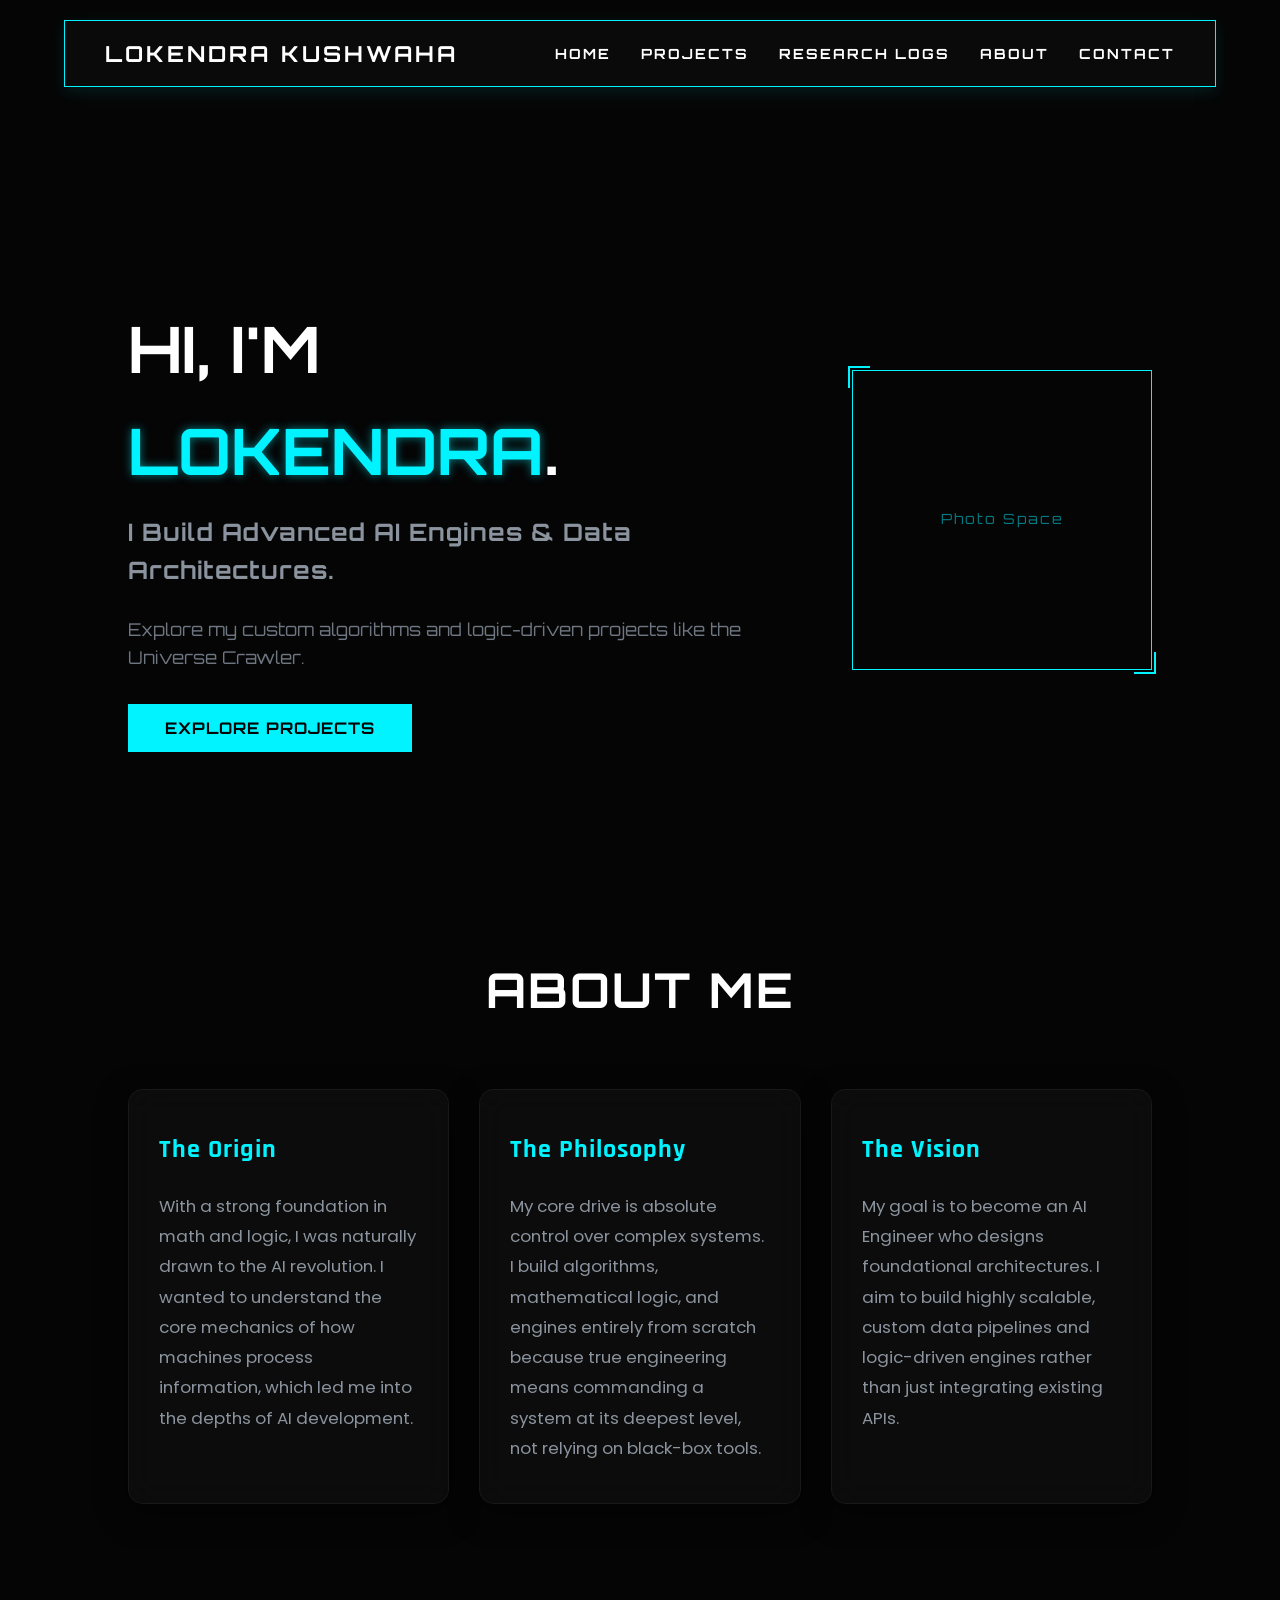
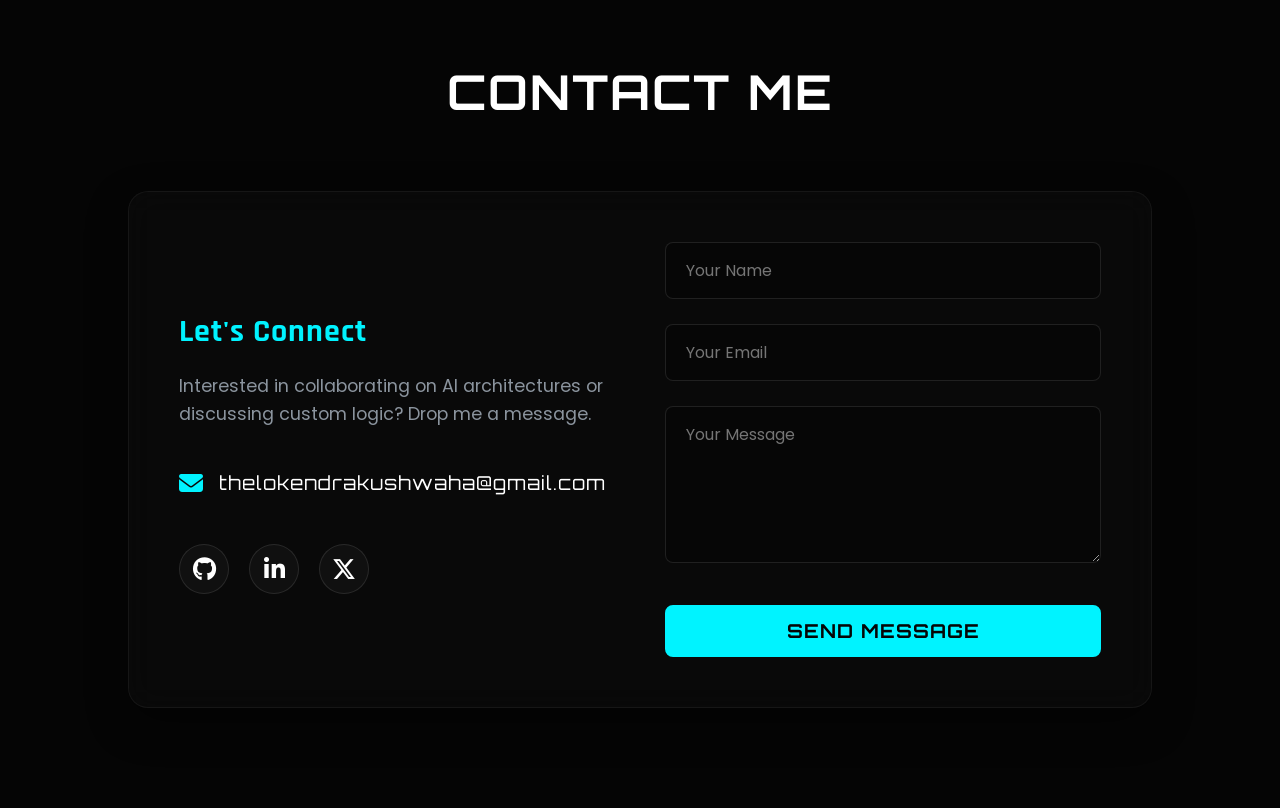
==== index.html @ e9cb8dfb "fix(ui): resolve mobile menu flickering and blur bug on research logs page also add .gitignore file" ====
<!DOCTYPE html>
<html lang="en">
<head>
    <meta charset="UTF-8">
    <meta name="viewport" content="width=device-width, initial-scale=1.0">
    <title>Lokendra Kushwaha</title>
    
    <!-- Rajdhani Font -->
    <link href="https://fonts.googleapis.com/css2?family=Rajdhani:wght@400;600;700&display=swap" rel="stylesheet">
    
    <!-- Poppins Font -->
    <link href="https://fonts.googleapis.com/css2?family=Poppins:wght@300;400;600;700&display=swap" rel="stylesheet">
    
    <!-- Orbitron Font -->
    <link href="https://fonts.googleapis.com/css2?family=Orbitron:wght@400;700&display=swap" rel="stylesheet">
    
    <!-- Font Awesome for Social Media Icons -->
    <link rel="stylesheet" href="https://cdnjs.cloudflare.com/ajax/libs/font-awesome/6.4.2/css/all.min.css">

    <!-- Linking CSS from the style folder -->
    <link rel="stylesheet" href="style/style.css">
</head>
<body>
    <!-- Premium Navigation Bar -->
    <!-- Premium Navigation Bar -->
    <nav class="nav-box">
        <div class="logo">LOKENDRA KUSHWAHA</div>
        
        <!-- Hamburger Icon for Mobile -->
        <div class="hamburger">
            <i class="fas fa-bars"></i>
        </div>
        
        <ul class="menu">
            <li><a href="#home">HOME</a></li>
            <li><a href="projects.html">PROJECTS</a></li>
            <li><a href="research.html">RESEARCH LOGS</a></li>
            <li><a href="#about">ABOUT</a></li>
            <li><a href="#contact">CONTACT</a></li>
        </ul>
    </nav>

    <!-- Main Introduction Section -->
    <section id="home" class="main-section">
        <div class="intro-text">
            <h1>Hi, I'm <span class="accent-text">Lokendra</span>.</h1>
            <h2>I Build Advanced AI Engines & Data Architectures.</h2>
            <p>Explore my custom algorithms and logic-driven projects like the Universe Crawler.</p>
            <a href="projects.html" class="action-btn">Explore Projects</a>
        </div>
        
        <!-- Placeholder for future profile picture -->
        <div class="profile-area">
            <div class="image-circle">
                <span>Photo Space</span>
            </div>
        </div>
    </section>

    <!-- About Section -->
    <section id="about" class="about-section">
        <h2 class="section-title">About Me</h2>
        <div class="about-container">
            <!-- Box 1: The Origin -->
            <div class="about-box">
                <h3>The Origin</h3>
                <p>With a strong foundation in math and logic, I was naturally drawn to the AI revolution. I wanted to understand the core mechanics of how machines process information, which led me into the depths of AI development.</p>
            </div>
            
            <!-- Box 2: The Philosophy -->
            <div class="about-box">
                <h3>The Philosophy</h3>
                <p>My core drive is absolute control over complex systems. I build algorithms, mathematical logic, and engines entirely from scratch because true engineering means commanding a system at its deepest level, not relying on black-box tools.</p>
            </div>
            
            <!-- Box 3: The Vision -->
            <div class="about-box">
                <h3>The Vision</h3>
                <p>My goal is to become an AI Engineer who designs foundational architectures. I aim to build highly scalable, custom data pipelines and logic-driven engines rather than just integrating existing APIs.</p>
            </div>
        </div>
    </section>

    <!-- Contact Section -->
    <section id="contact" class="contact-section">
        <h2 class="section-title">Contact Me</h2>
        
        <div class="contact-container">
            <!-- Left Side: Info & Social Links -->
            <div class="contact-info">
                <h3>Let's Connect</h3>
                <p>Interested in collaborating on AI architectures or discussing custom logic? Drop me a message.</p>
                
                <div class="email-box">
                    <i class="fas fa-envelope"></i>
                    <a href="mailto:thelokendrakushwaha@gmail.com" style="color: white; text-decoration: none;"><span>thelokendrakushwaha@gmail.com</span></a>
                </div>
                
                <div class="social-links">
                    <a href="https://github.com/lokendra-kushwaha" target="_blank" class="social-icon" title="GitHub"><i class="fab fa-github"></i></a>
                    <a href="https://www.linkedin.com/in/the-lokendra-kushwaha/" target="_blank" class="social-icon" title="LinkedIn"><i class="fab fa-linkedin-in"></i></a>
                    <a href="https://x.com/The__Lokendra__" target="_blank" class="social-icon" title="X (Twitter)"><i class="fa-brands fa-x-twitter"></i></a>
                </div>
            </div>
            
            <!-- Right Side: Custom Contact Form -->
            <div class="contact-form-box">
                <form action="https://formsubmit.co/thelokendrakushwaha@gmail.com" method="POST" class="contact-form">
                    <div class="input-group">
                        <input name = "name" type="text" placeholder="Your Name" required>
                    </div>
                    <div class="input-group">
                        <input name="email" type="email" placeholder="Your Email" required>
                    </div>
                    <div class="input-group">
                        <textarea name="message" rows="5" placeholder="Your Message" required></textarea>
                    </div>
                    <button type="submit" class="action-btn submit-btn">Send Message</button>
                </form>
            </div>
        </div>
    </section>

    <!-- Linking JavaScript file -->
    <script src="script/script.js"></script>
</body>
</html>
---- style/style.css ----
/* Basic Reset */
* {
    margin: 0;
    padding: 0;
    box-sizing: border-box;
    font-family: 'Orbitron', sans-serif;
}

/* Pitch black background with subtle grid feel */
body {
    background-color: #050505; 
    color: #a3a3a3;
    line-height: 1.6;
}

/* Sharp edge navigation box */
.nav-box {
    width: 90%;
    margin: 20px auto 0;
    background: #0a0a0a;
    border: 1px solid #00f3ff; /* Sharp neon border */
    display: flex;
    justify-content: space-between;
    align-items: center;
    padding: 15px 40px;
    box-shadow: 0px 5px 15px rgba(0, 243, 255, 0.1);
    position: relative;
    z-index: 100;
}

.logo {
    font-size: 22px;
    font-weight: bold;
    color: #ffffff;
    letter-spacing: 3px;
    text-transform: uppercase;
}

.menu {
    list-style: none;
    display: flex;
    gap: 30px;
}

.menu a {
    text-decoration: none;
    color: #ffffff;
    font-size: 14px;
    font-weight: bold;
    letter-spacing: 2px;
    transition: all 0.3s ease;
}

.menu a:hover {
    color: #00f3ff;
    text-shadow: 0 0 8px #00f3ff; /* Glowing text on hover */
}

/* Main content area */
.main-section {
    height: 85vh;
    display: flex;
    justify-content: space-between;
    align-items: center;
    padding: 0 10%;
    margin-top: 50px;
}

.intro-text {
    max-width: 60%;
}

.intro-text h1 {
    font-size: 4.0rem;
    color: #ffffff;
    margin-bottom: 10px;
    text-transform: uppercase;
}

/* Neon text highlight */
.accent-text {
    color: #00f3ff; 
    text-shadow: 0 0 10px rgba(0, 243, 255, 0.5);
}

.intro-text h2 {
    font-size: 1.5rem;
    color: #8b949e;
    margin-bottom: 25px;
    letter-spacing: 1px;
}

.intro-text p {
    font-size: 1.1rem;
    margin-bottom: 45px;
    color: #6e7681;
}

/* Sharp technical button */
.action-btn {
    text-decoration: none;
    color: #050505;
    background-color: #00f3ff;
    padding: 12px 35px;
    font-weight: bold;
    letter-spacing: 1px;
    text-transform: uppercase;
    transition: all 0.2s ease;
    border: 2px solid #00f3ff;
}

.action-btn:hover {
    background-color: transparent;
    color: #00f3ff;
    box-shadow: 0 0 20px rgba(0, 243, 255, 0.4);
}

/* Right side layout */
.profile-area {
    width: 40%;
    display: flex;
    justify-content: flex-end;
}

/* Square target box instead of circle */
.image-circle {
    width: 300px;
    height: 300px;
    border: 1px solid #00f3ff;
    position: relative;
    display: flex;
    justify-content: center;
    align-items: center;
    color: rgba(0, 243, 255, 0.5);
    font-size: 14px;
    letter-spacing: 2px;
    transition: all 0.3s ease;
}

/* Adding technical corners */
.image-circle::before, .image-circle::after {
    content: '';
    position: absolute;
    width: 20px;
    height: 20px;
    border: 2px solid #00f3ff;
}

.image-circle::before {
    top: -5px; left: -5px;
    border-right: none; border-bottom: none;
}

.image-circle::after {
    bottom: -5px; right: -5px;
    border-left: none; border-top: none;
}

.image-circle:hover {
    background-color: rgba(0, 243, 255, 0.05);
    box-shadow: inset 0 0 20px rgba(0, 243, 255, 0.2);
}

/* =========================================
   About Section - Glassmorphism Grid
========================================= */
.about-section {
    padding: 50px 10%;
    display: flex;
    flex-direction: column;
    justify-content: center;
}

/* Section Title Font Override (Cyberpunk Font) */
.section-title {
    text-align: center;
    font-size: 3rem;
    color: #ffffff;
    margin-bottom: 60px;
    font-family: 'Orbitron', sans-serif; 
    letter-spacing: 2px;
    text-transform: uppercase;
}

/* Grid Layout for 3 Boxes */
.about-container {
    display: grid;
    grid-template-columns: repeat(3, 1fr);
    gap: 30px;
}

/* Glassmorphism Box Design */
.about-box {
    background: rgba(255, 255, 255, 0.03);
    backdrop-filter: blur(15px);
    border: 1px solid rgba(255, 255, 255, 0.05);
    border-radius: 15px;
    padding: 40px 30px;
    transition: all 0.4s ease;
    position: relative;
    box-shadow: 0 10px 30px rgba(0, 0, 0, 0.5);
}

/* Hover Effect - Card moves up and glows */
.about-box:hover {
    transform: translateY(-10px);
    border-color: rgba(0, 243, 255, 0.5);
    box-shadow: 0 15px 40px rgba(0, 243, 255, 0.15);
}

/* Box Headings Font Override (Technical Font) */
.about-box h3 {
    font-size: 1.6rem;
    color: #00f3ff;
    margin-bottom: 20px;
    font-family: 'Rajdhani', sans-serif; 
    letter-spacing: 1px;
}

/* Box Paragraph Font Override (Clean Reading Font) */
.about-box p {
    color: #8b949e;
    font-size: 1.05rem;
    line-height: 1.8;
    font-family: 'Poppins', sans-serif; 
}

/* =========================================
   Contact Section - Advanced Layout
========================================= */
.contact-section {
    padding: 100px 10%;
    min-height: 80vh;
    display: flex;
    flex-direction: column;
    justify-content: center;
}

/* Glassmorphism Container for Contact */
.contact-container {
    display: flex;
    justify-content: space-between;
    gap: 50px;
    background: rgba(255, 255, 255, 0.02);
    backdrop-filter: blur(15px);
    border: 1px solid rgba(255, 255, 255, 0.05);
    border-radius: 20px;
    padding: 50px;
    box-shadow: 0 15px 40px rgba(0, 0, 0, 0.4);
}

/* Left Side: Info & Socials */
.contact-info {
    flex: 1;
    display: flex;
    flex-direction: column;
    justify-content: center;
}

.contact-info h3 {
    font-size: 2rem;
    color: #00f3ff;
    margin-bottom: 15px;
    font-family: 'Rajdhani', sans-serif;
    letter-spacing: 1px;
}

.contact-info p {
    color: #8b949e;
    font-size: 1.1rem;
    margin-bottom: 40px;
    font-family: 'Poppins', sans-serif;
    line-height: 1.6;
}

.email-box {
    display: flex;
    align-items: center;
    gap: 15px;
    font-size: 1.2rem;
    color: #e2e8f0;
    margin-bottom: 45px;
    font-family: 'Orbitron', sans-serif;
    letter-spacing: 1px;
}

.email-box i {
    color: #00f3ff;
    font-size: 1.5rem;
}

/* Social Media Icons Styling */
.social-links {
    display: flex;
    gap: 20px;
}

.social-icon {
    display: flex;
    justify-content: center;
    align-items: center;
    width: 50px;
    height: 50px;
    border-radius: 50%;
    background: rgba(255, 255, 255, 0.03);
    color: #ffffff;
    font-size: 1.5rem;
    text-decoration: none;
    transition: all 0.3s ease;
    border: 1px solid rgba(255, 255, 255, 0.1);
}

.social-icon:hover {
    background: #00f3ff;
    color: #050505;
    box-shadow: 0 0 20px rgba(0, 243, 255, 0.6);
    transform: translateY(-5px);
}

/* Right Side: Contact Form Styling */
.contact-form-box {
    flex: 1;
}

.contact-form {
    display: flex;
    flex-direction: column;
    gap: 25px;
}

/* Input Fields Design */
.input-group input,
.input-group textarea {
    width: 100%;
    background: rgba(0, 0, 0, 0.3);
    border: 1px solid rgba(255, 255, 255, 0.1);
    padding: 15px 20px;
    border-radius: 8px;
    color: #ffffff;
    font-size: 1rem;
    font-family: 'Poppins', sans-serif;
    transition: all 0.3s ease;
    outline: none;
}

/* Glowing Effect on Typing (Focus) */
.input-group input:focus,
.input-group textarea:focus {
    border-color: #00f3ff;
    box-shadow: 0 0 15px rgba(0, 243, 255, 0.2);
    background: rgba(0, 0, 0, 0.6);
}

/* Custom Submit Button */
.submit-btn {
    width: 100%;
    cursor: pointer;
    text-align: center;
    border-radius: 8px;
    font-size: 1.2rem;
    margin-top: 10px;
}

/* =========================================
   RESPONSIVE DESIGN (TABLETS & MOBILE)
========================================= */

/* Hide Hamburger Menu on Desktop */
.hamburger {
    display: none;
    color: #ffffff;
    font-size: 1.5rem;
    cursor: pointer;
    transition: color 0.3s ease;
}

.hamburger:hover {
    color: #00f3ff;
}

/* -----------------------------------------
   TABLET VIEW (Max Width: 991px)
----------------------------------------- */
@media (max-width: 991px) {
    /* Adjusting outer spacing */
    .nav-box {
        width: 90%;
        padding: 12px 25px;
    }
    
    .main-section, .about-section, .contact-section {
        padding: 60px 5%;
    }

    /* Shrinking Hero Section text */
    .intro-text h1 {
        font-size: 3rem;
    }
    
    .intro-text h2 {
        font-size: 1.3rem;
    }

    /* Modifying About Section Grid */
    .about-container {
        grid-template-columns: repeat(2, 1fr); /* 2 columns on tablet */
    }

    /* Adjusting Contact Form Layout */
    .contact-container {
        flex-direction: column; /* Stack form below info */
        padding: 30px;
    }
}

/* -----------------------------------------
   MOBILE VIEW (Max Width: 768px)
----------------------------------------- */
@media (max-width: 768px) {
    /* Navbar & Full Screen Glass Menu */
    .hamburger {
        display: block; /* Show hamburger icon */
    }

    .menu {
        position: absolute;
        top: 70px;
        left: 0;
        right: 0;
        background: #0a0a0a;
        flex-direction: column;
        align-items: center;
        padding: 30px 0;
        gap: 25px;
        border-radius: 15px;
        border: 1px solid rgba(0, 243, 255, 0.3);
        box-shadow: 0 15px 30px rgba(0, 0, 0, 0.9);
        z-index: 999;
        opacity: 0;
        visibility: hidden;
        pointer-events: none;
        transform: translateY(-20px);
        transition: opacity 0.3s ease, transform 0.3s ease, visibility 0.3s ease;
    }

    .menu.active {
        opacity: 1;
        visibility: visible;
        pointer-events: auto;
        transform: translateY(0);
    }

    /* Hero Section (Stacking elements vertically) */
    .main-section {
        flex-direction: column;
        justify-content: center;
        text-align: center;
        height: auto;
        min-height: 100vh;
        padding-top: 50px;
        gap: 50px;
    }

    .intro-text, .profile-area {
        max-width: 100%;
        width: 100%;
    }

    .profile-area {
        justify-content: center;
    }

    .image-circle {
        width: 250px; /* Smaller circle for mobile */
        height: 250px;
    }

    .intro-text h1 {
        font-size: 2.5rem;
    }

    /* About Section (1 Column) */
    .about-container {
        grid-template-columns: 1fr; /* 1 column on mobile */
    }
    
    .section-title {
        font-size: 2.2rem;
        margin-bottom: 40px;
    }

    /* Contact Section adjustments */
    .contact-info h3 {
        font-size: 1.6rem;
        text-align: center;
        align-items: center; 
    }

    .email-box {
    font-size: 11.5px; 
    gap: 8px; 
    justify-content: center;
    word-break: break-word; 
    }

    .logo {
        font-size: 15px;
        letter-spacing: 1px;
    }

    .social-links {
        justify-content: center; 
    }

    .contact-container {
        padding: 30px 20px; 
        gap: 30px;
    }

    .about-box {
        text-align: center;
        padding: 30px 20px;
    }
    
}
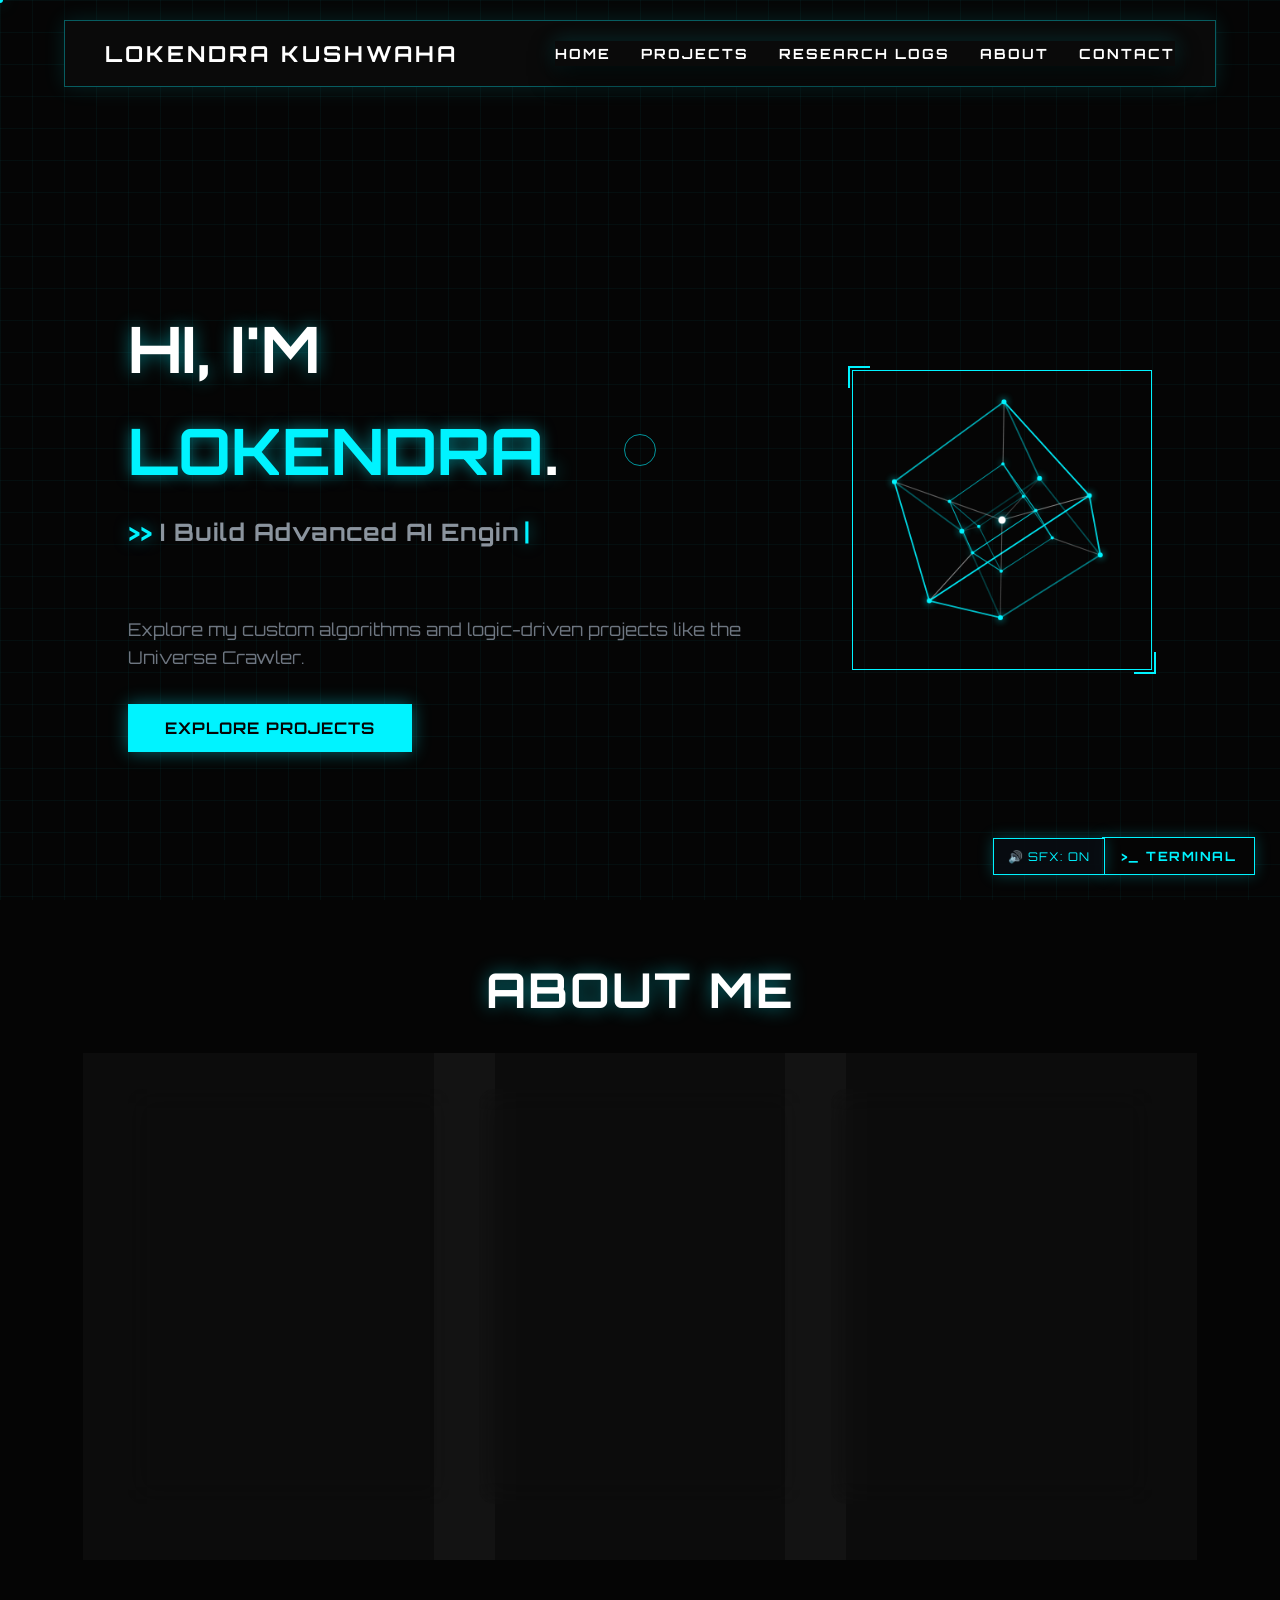
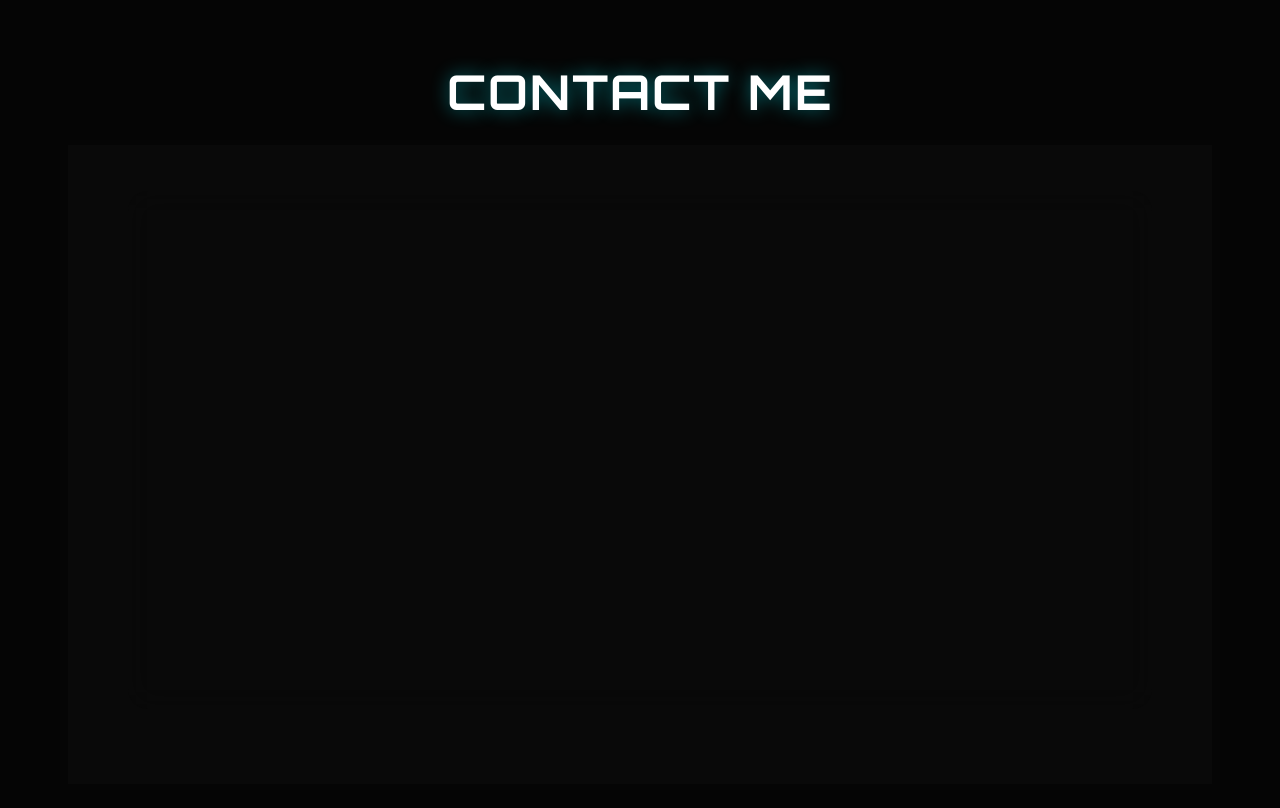
==== commit 5d45339a: "feat(core): massive architecture & performance overhaul (v2.4) - Integrated Universal Auto-Detect Si" ====
--- a/index.html
+++ b/index.html
@@ -3,8 +3,22 @@
 <head>
     <meta charset="UTF-8">
     <meta name="viewport" content="width=device-width, initial-scale=1.0">
+    
     <title>Lokendra Kushwaha</title>
     
+    <!-- Social Media Preview Card (WhatsApp, LinkedIn, Facebook) -->
+    <meta property="og:type" content="website">
+    <meta property="og:url" content="https://lokendra-kushwaha.web.app/">
+    <meta property="og:title" content="Lokendra Kushwaha | AI Engines & Data Architectures">
+    <meta property="og:description" content="Explore my custom AI algorithms, pure NumPy matrices, and logic-driven engineering projects built from scratch.">
+    <meta property="og:image" content="https://lokendra-kushwaha.web.app/assets/preview.png">
+
+    <!-- X (Twitter) Large Preview Card -->
+    <meta name="twitter:card" content="summary_large_image">
+    <meta name="twitter:title" content="Lokendra Kushwaha | AI Engines & Data Architectures">
+    <meta name="twitter:description" content="Explore my custom AI algorithms, pure NumPy matrices, and logic-driven engineering projects built from scratch.">
+    <meta name="twitter:image" content="https://lokendra-kushwaha.web.app/assets/preview.png">
+
     <!-- Rajdhani Font -->
     <link href="https://fonts.googleapis.com/css2?family=Rajdhani:wght@400;600;700&display=swap" rel="stylesheet">
     
@@ -22,7 +36,6 @@
 </head>
 <body>
     <!-- Premium Navigation Bar -->
-    <!-- Premium Navigation Bar -->
     <nav class="nav-box">
         <div class="logo">LOKENDRA KUSHWAHA</div>
         
@@ -32,7 +45,7 @@
         </div>
         
         <ul class="menu">
-            <li><a href="#home">HOME</a></li>
+            <li><a href="index.html">HOME</a></li>
             <li><a href="projects.html">PROJECTS</a></li>
             <li><a href="research.html">RESEARCH LOGS</a></li>
             <li><a href="#about">ABOUT</a></li>
@@ -52,7 +65,7 @@
         <!-- Placeholder for future profile picture -->
         <div class="profile-area">
             <div class="image-circle">
-                <span>Photo Space</span>
+                <canvas id="neuralCanvas"></canvas>
             </div>
         </div>
     </section>
--- a/style/style.css
+++ b/style/style.css
@@ -6,8 +6,14 @@
     font-family: 'Orbitron', sans-serif;
 }
 
-/* Pitch black background with subtle grid feel */
+/* Global Grid Background */
 body {
+    background-color: #050505;
+    background-image: 
+        linear-gradient(rgba(0, 243, 255, 0.04) 1px, transparent 1px),
+        linear-gradient(90deg, rgba(0, 243, 255, 0.04) 1px, transparent 1px);
+    background-size: 32px 32px;
+    background-attachment: fixed;
     background-color: #050505; 
     color: #a3a3a3;
     line-height: 1.6;
@@ -18,7 +24,7 @@
     width: 90%;
     margin: 20px auto 0;
     background: #0a0a0a;
-    border: 1px solid #00f3ff; /* Sharp neon border */
+    border: 1px solid #00f3ff;
     display: flex;
     justify-content: space-between;
     align-items: center;
@@ -88,12 +94,34 @@
     color: #8b949e;
     margin-bottom: 25px;
     letter-spacing: 1px;
+    min-height: 3.2em;
 }
 
 .intro-text p {
     font-size: 1.1rem;
     margin-bottom: 45px;
     color: #6e7681;
+}
+
+/* Live AI Terminal Typing Effect */
+.typing-prefix {
+    color: #00f3ff;
+    font-weight: bold;
+    text-shadow: 0 0 8px rgba(0, 243, 255, 0.5);
+}
+
+.typing-cursor {
+    display: inline-block;
+    color: #00f3ff;
+    font-weight: bold;
+    margin-left: 4px;
+    text-shadow: 0 0 8px #00f3ff;
+    animation: blinkCursor 0.5s infinite;
+}
+
+@keyframes blinkCursor {
+    0%, 100% { opacity: 1; }
+    50% { opacity: 0; }
 }
 
 /* Sharp technical button */
@@ -144,6 +172,7 @@
     width: 20px;
     height: 20px;
     border: 2px solid #00f3ff;
+    pointer-events: none;
 }
 
 .image-circle::before {
@@ -161,8 +190,19 @@
     box-shadow: inset 0 0 20px rgba(0, 243, 255, 0.2);
 }
 
+#neuralCanvas {
+    width: 100%;
+    height: 100%;
+    display: block;
+    cursor: grab;
+}
+
+#neuralCanvas:active {
+    cursor: grabbing;
+}
+
 /* =========================================
-   About Section - Glassmorphism Grid
+   About Section - Grid
 ========================================= */
 .about-section {
     padding: 50px 10%;
@@ -171,7 +211,7 @@
     justify-content: center;
 }
 
-/* Section Title Font Override (Cyberpunk Font) */
+/* Section Title Font Override */
 .section-title {
     text-align: center;
     font-size: 3rem;
@@ -189,7 +229,7 @@
     gap: 30px;
 }
 
-/* Glassmorphism Box Design */
+/* Box Design */
 .about-box {
     background: rgba(255, 255, 255, 0.03);
     backdrop-filter: blur(15px);
@@ -217,7 +257,7 @@
     letter-spacing: 1px;
 }
 
-/* Box Paragraph Font Override (Clean Reading Font) */
+/* Box Paragraph Font Override */
 .about-box p {
     color: #8b949e;
     font-size: 1.05rem;
@@ -226,7 +266,7 @@
 }
 
 /* =========================================
-   Contact Section - Advanced Layout
+   Contact Section - Layout
 ========================================= */
 .contact-section {
     padding: 100px 10%;
@@ -236,7 +276,7 @@
     justify-content: center;
 }
 
-/* Glassmorphism Container for Contact */
+/* Container for Contact */
 .contact-container {
     display: flex;
     justify-content: space-between;
@@ -392,7 +432,7 @@
         padding: 60px 5%;
     }
 
-    /* Shrinking Hero Section text */
+    /* Shrinking Section text */
     .intro-text h1 {
         font-size: 3rem;
     }
@@ -470,11 +510,6 @@
         justify-content: center;
     }
 
-    .image-circle {
-        width: 250px; /* Smaller circle for mobile */
-        height: 250px;
-    }
-
     .intro-text h1 {
         font-size: 2.5rem;
     }
@@ -522,4 +557,299 @@
         padding: 30px 20px;
     }
     
+}
+
+/* Interactive Terminal Widget */
+.term-toggle-btn {
+    position: fixed;
+    bottom: 25px;
+    right: 25px;
+    background: #050505;
+    color: #00f3ff;
+    border: 1px solid #00f3ff;
+    padding: 10px 18px;
+    font-family: 'Orbitron', sans-serif;
+    font-size: 0.8rem;
+    font-weight: bold;
+    letter-spacing: 1.5px;
+    cursor: pointer;
+    box-shadow: 0 0 15px rgba(0, 243, 255, 0.25);
+    z-index: 9998;
+    transition: all 0.3s ease;
+}
+
+.term-toggle-btn:hover {
+    background: #00f3ff;
+    color: #050505;
+    box-shadow: 0 0 25px rgba(0, 243, 255, 0.6);
+}
+
+.hacker-terminal {
+    position: fixed;
+    bottom: 80px;
+    right: 25px;
+    width: 420px;
+    max-width: calc(100vw - 40px);
+    height: 320px;
+    background: rgba(5, 5, 5, 0.96);
+    border: 1px solid #00f3ff;
+    border-radius: 8px;
+    box-shadow: 0 15px 40px rgba(0, 0, 0, 0.9), 0 0 20px rgba(0, 243, 255, 0.2);
+    display: flex;
+    flex-direction: column;
+    z-index: 9999;
+    overflow: hidden;
+    opacity: 0;
+    visibility: hidden;
+    transform: translateY(20px);
+    transition: all 0.3s ease;
+}
+
+.hacker-terminal.open {
+    opacity: 1;
+    visibility: visible;
+    transform: translateY(0);
+}
+
+.term-header {
+    background: #0d1117;
+    border-bottom: 1px solid rgba(0, 243, 255, 0.3);
+    padding: 8px 14px;
+    display: flex;
+    justify-content: space-between;
+    align-items: center;
+    font-family: 'Orbitron', sans-serif;
+    font-size: 0.72rem;
+    color: #00f3ff;
+    letter-spacing: 1px;
+}
+
+.term-close {
+    cursor: pointer;
+    color: #ff5555;
+    font-weight: bold;
+    font-size: 0.9rem;
+    padding: 0 4px;
+}
+
+.term-body {
+    flex: 1;
+    padding: 12px 14px;
+    overflow-y: auto;
+    font-family: 'Courier New', Courier, monospace;
+    font-size: 0.85rem;
+    color: #c9d1d9;
+    line-height: 1.5;
+}
+
+.term-line {
+    margin-bottom: 8px;
+    word-break: break-word;
+    font-family: 'Courier New', Courier, monospace;
+}
+
+.term-cmd {
+    color: #00f3ff;
+    font-weight: bold;
+    font-family: 'Courier New', Courier, monospace;
+}
+
+.term-res {
+    color: #00ff88;
+    font-family: 'Courier New', Courier, monospace;
+}
+
+.term-input-row {
+    display: flex;
+    align-items: center;
+    padding: 8px 14px;
+    background: #0a0a0a;
+    border-top: 1px solid rgba(255, 255, 255, 0.08);
+}
+
+.term-prompt {
+    color: #00f3ff;
+    font-family: 'Courier New', Courier, monospace;
+    font-size: 0.85rem;
+    margin-right: 8px;
+    font-weight: bold;
+}
+
+.term-input {
+    flex: 1;
+    background: transparent;
+    border: none;
+    color: #ffffff;
+    font-family: 'Courier New', Courier, monospace;
+    font-size: 0.85rem;
+    outline: none;
+}
+
+/* Custom Magnetic Cursor (PC Only) */
+@media (pointer: fine) {
+    body, a, button, input, textarea {
+        cursor: none !important;
+    }
+
+    .cyber-cursor-dot {
+        position: fixed;
+        top: 0;
+        left: 0;
+        width: 6px;
+        height: 6px;
+        background-color: #00f3ff;
+        border-radius: 50%;
+        pointer-events: none;
+        z-index: 10001;
+        transform: translate(-50%, -50%);
+        box-shadow: 0 0 10px #00f3ff, 0 0 20px #00f3ff;
+        transition: transform 0.1s ease;
+    }
+
+    .cyber-cursor-ring {
+        position: fixed;
+        top: 0;
+        left: 0;
+        width: 32px;
+        height: 32px;
+        border: 1.5px solid rgba(0, 243, 255, 0.6);
+        border-radius: 50%;
+        pointer-events: none;
+        z-index: 10000;
+        transform: translate(-50%, -50%);
+        transition: width 0.2s ease, height 0.2s ease, background-color 0.2s ease, border-color 0.2s ease, box-shadow 0.2s ease;
+    }
+
+    .cyber-cursor-ring.cursor-active {
+        width: 48px;
+        height: 48px;
+        border-color: #00f3ff;
+        background-color: rgba(0, 243, 255, 0.08);
+        box-shadow: 0 0 15px rgba(0, 243, 255, 0.35);
+    }
+
+    .cyber-cursor-dot.cursor-active {
+        transform: translate(-50%, -50%) scale(1.4);
+    }
+}
+
+/* Audio Toggle Button */
+.cyber-sfx-btn {
+    position: fixed;
+    bottom: 25px;
+    right: 175px;
+    background: rgba(8, 12, 18, 0.92);
+    color: var(--neon-color, #00f3ff);
+    border: 1px solid var(--neon-color, #00f3ff);
+    padding: 10px 14px;
+    font-family: 'Orbitron', sans-serif;
+    font-size: 0.75rem;
+    letter-spacing: 1px;
+    cursor: pointer;
+    z-index: 9998;
+    box-shadow: 0 0 15px rgba(0, 243, 255, 0.2);
+    transition: all 0.25s ease;
+}
+
+.cyber-sfx-btn:hover {
+    background: var(--neon-color, #00f3ff);
+    color: #050505;
+    box-shadow: 0 0 22px rgba(0, 243, 255, 0.55);
+}
+
+.cyber-sfx-btn.sfx-muted {
+    color: #6e7681 !important;
+    border-color: rgba(110, 118, 129, 0.45) !important;
+    box-shadow: none !important;
+}
+
+@media (max-width: 768px) {
+    .cyber-sfx-btn {
+        bottom: 20px;
+        right: 155px;
+        padding: 8px 10px;
+        font-size: 0.68rem;
+    }
+}
+
+@media (max-width: 768px) {
+    .term-toggle-btn {
+        bottom: 14px !important;
+        right: 12px !important;
+        padding: 6px 10px !important;
+        font-size: 0.62rem !important;
+    }
+
+    .cyber-sfx-btn {
+        bottom: 14px !important;
+        right: 116px !important;
+        padding: 6px 9px !important;
+        font-size: 0.62rem !important;
+    }
+}
+
+/* =========================================================
+   CONTACT FORM MOBILE & AUTOFILL FIX
+   ========================================================= */
+
+/* Fix Browser White Autofill Box -> Keep Dark Theme */
+#contact input:-webkit-autofill,
+#contact input:-webkit-autofill:hover,
+#contact input:-webkit-autofill:focus,
+#contact textarea:-webkit-autofill {
+    -webkit-text-fill-color: #e6edf3 !important;
+    -webkit-box-shadow: 0 0 0px 1000px #0a0d12 inset !important;
+    border: 1px solid rgba(var(--neon-rgb, 0, 243, 255), 0.5) !important;
+    transition: background-color 5000s ease-in-out 0s;
+}
+
+/* Keep Submit Button & Status Box Clean on All Screens */
+#contact button,
+#contact input[type="submit"],
+.contact-form button {
+    box-sizing: border-box !important;
+    max-width: 100% !important;
+    overflow: hidden !important;
+    text-overflow: ellipsis !important;
+}
+
+.packet-status-box,
+#contact form > div:last-child {
+    word-break: break-word !important;
+    overflow-wrap: anywhere !important;
+    box-sizing: border-box !important;
+}
+
+@media (max-width: 768px) {
+    /* 1. Compact Inputs & Smaller Font on Mobile */
+    #contact input,
+    #contact textarea {
+        font-size: 0.8rem !important;
+        padding: 10px 12px !important;
+        box-sizing: border-box !important;
+        width: 100% !important;
+    }
+
+    /* 2. Fix Submit Button: Single Line, Smaller Font, No Overflow */
+    #contact button,
+    #contact input[type="submit"],
+    .contact-form button {
+        font-size: 0.62rem !important;
+        letter-spacing: 0.6px !important;
+        padding: 11px 10px !important;
+        line-height: 1.3 !important;
+        white-space: nowrap !important;
+        width: 100% !important;
+    }
+
+    /* 3. Compact Status Log Box & Space Above Floating Terminal Buttons */
+    .packet-status-box,
+    #contact form > div:last-child {
+        font-size: 0.66rem !important;
+        line-height: 1.45 !important;
+        padding: 8px 10px !important;
+        margin-top: 10px !important;
+        margin-bottom: 55px !important;
+        text-align: left !important;
+    }
 }
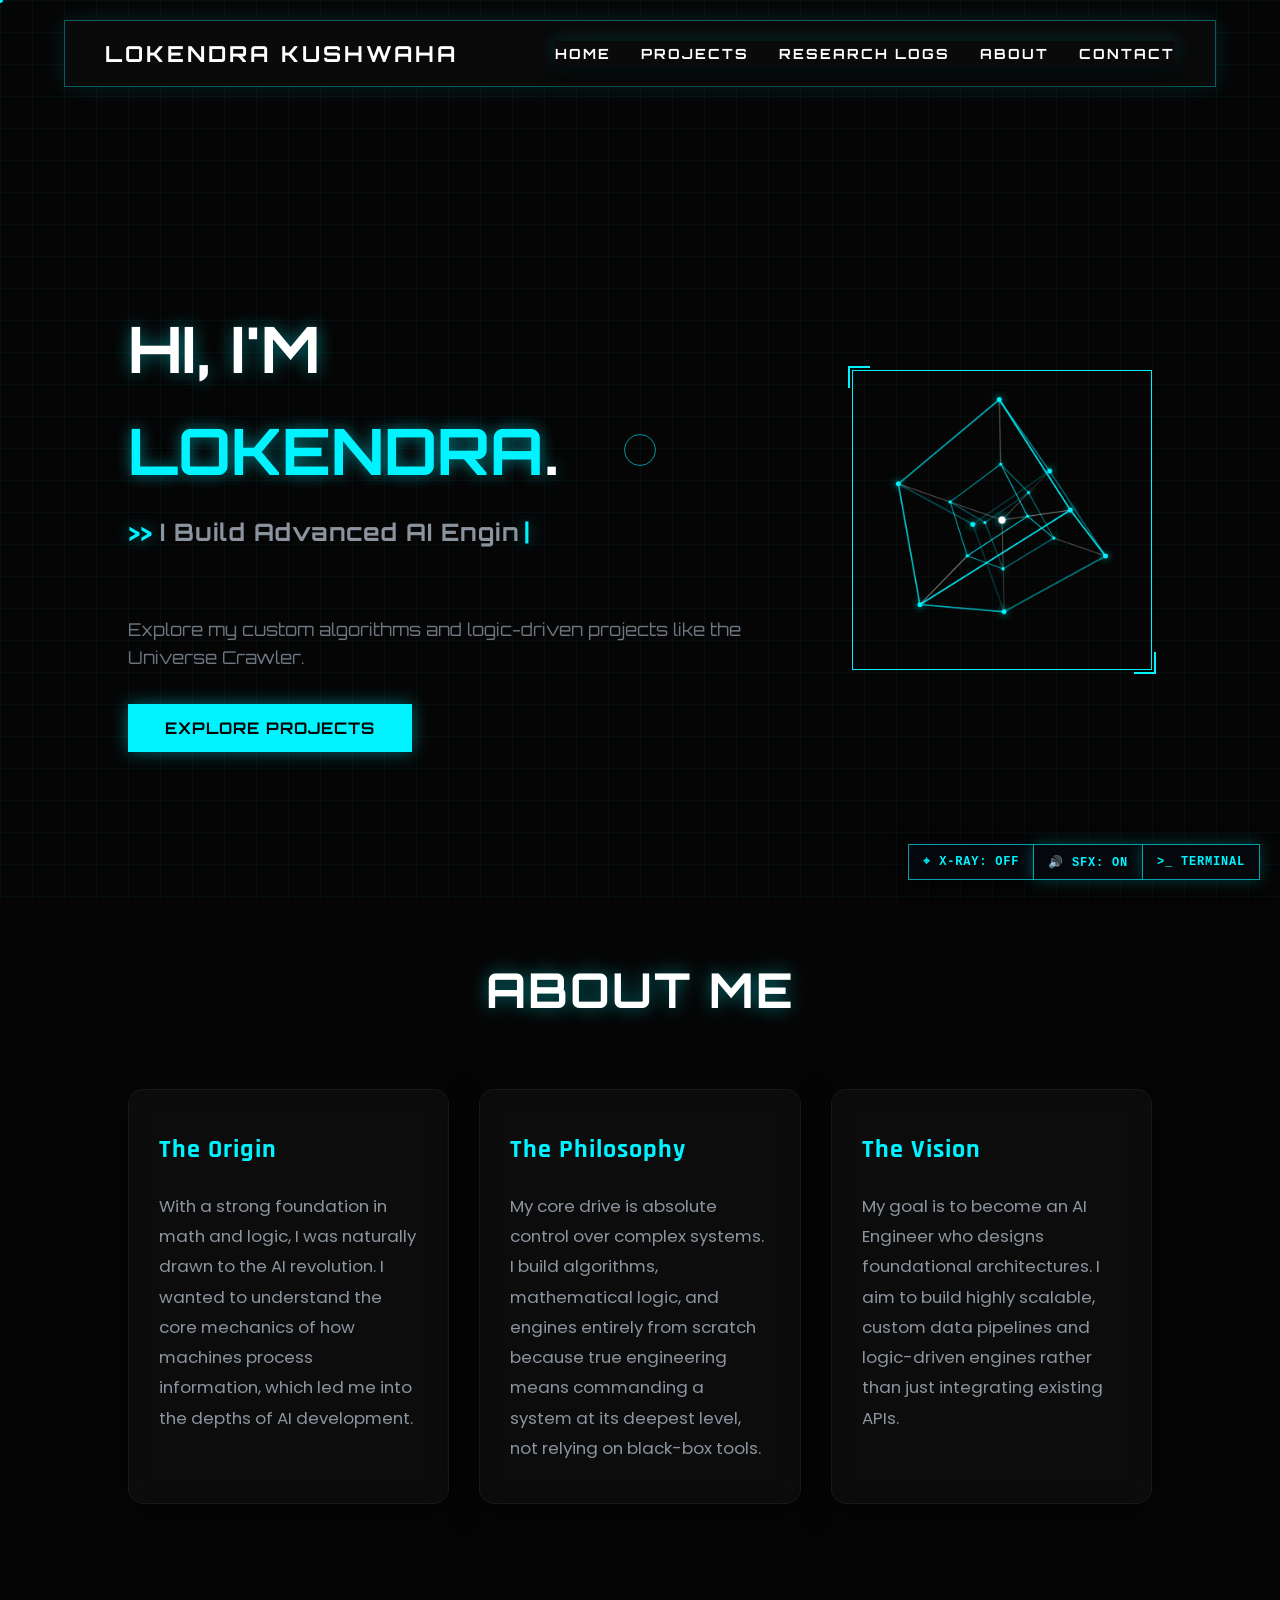
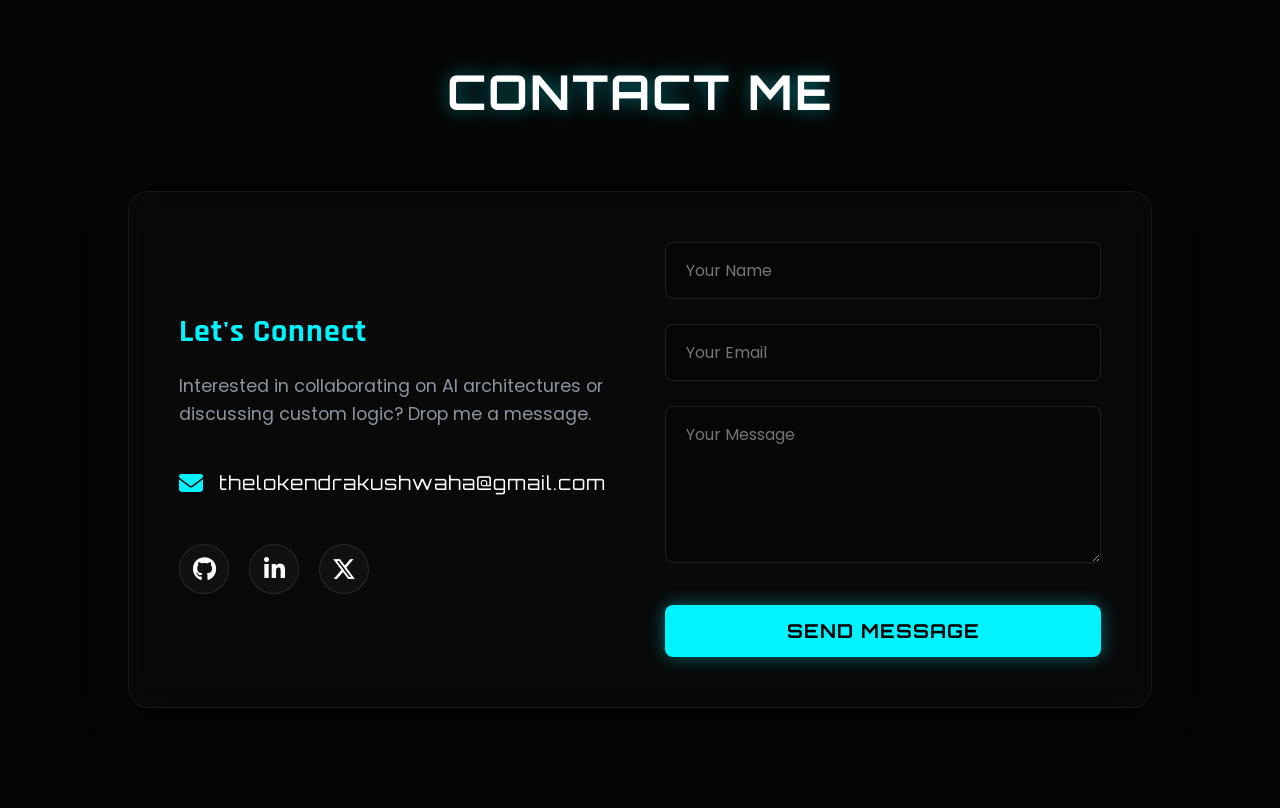
==== commit 199ea5ed: "feat(seo): add static Cyan LK favicon, site name metadata, and Google verification - Added high-res " ====
--- a/index.html
+++ b/index.html
@@ -4,6 +4,11 @@
     <meta charset="UTF-8">
     <meta name="viewport" content="width=device-width, initial-scale=1.0">
     
+    <link rel="icon" type="image/svg+xml" href="/favicon.svg">
+    <link rel="shortcut icon" href="/favicon.svg">
+    <meta name="application-name" content="Lokendra Kushwaha">
+    <meta property="og:site_name" content="Lokendra Kushwaha">
+
     <title>Lokendra Kushwaha</title>
     
     <!-- Social Media Preview Card (WhatsApp, LinkedIn, Facebook) -->
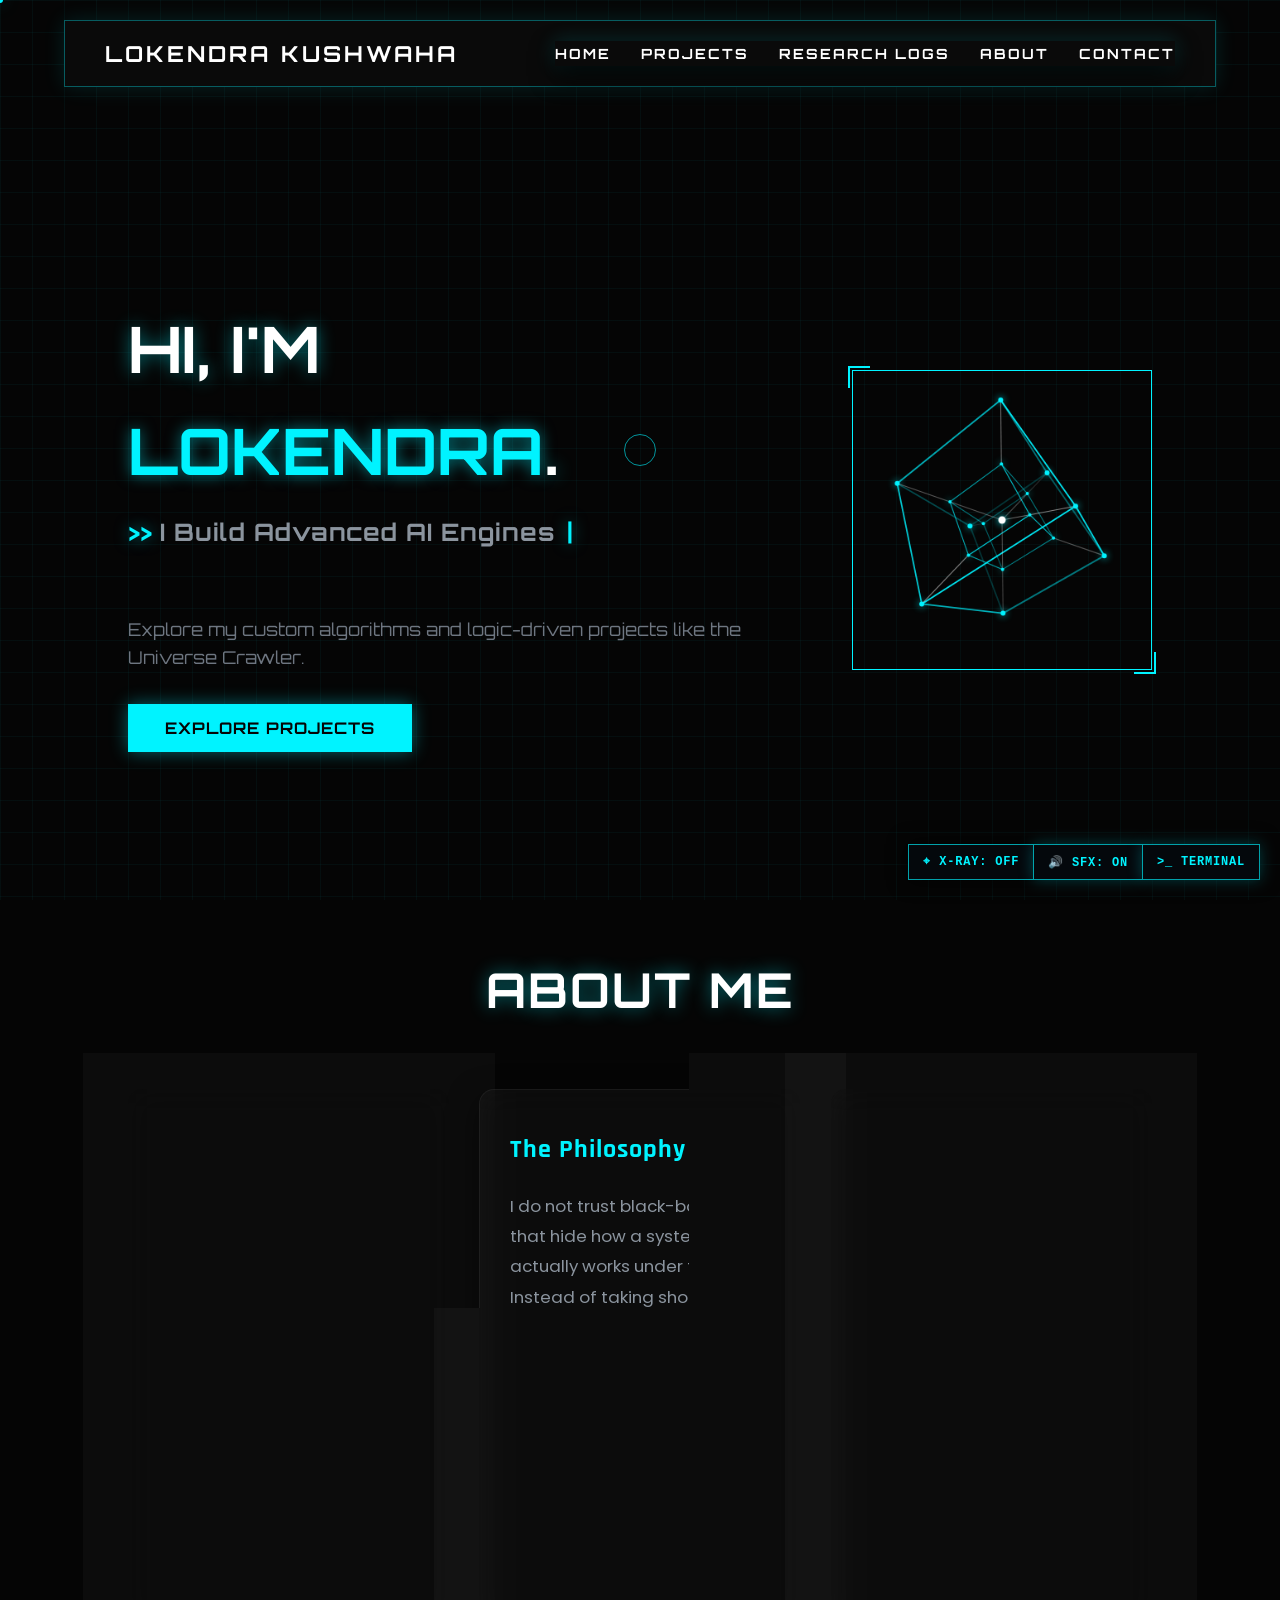
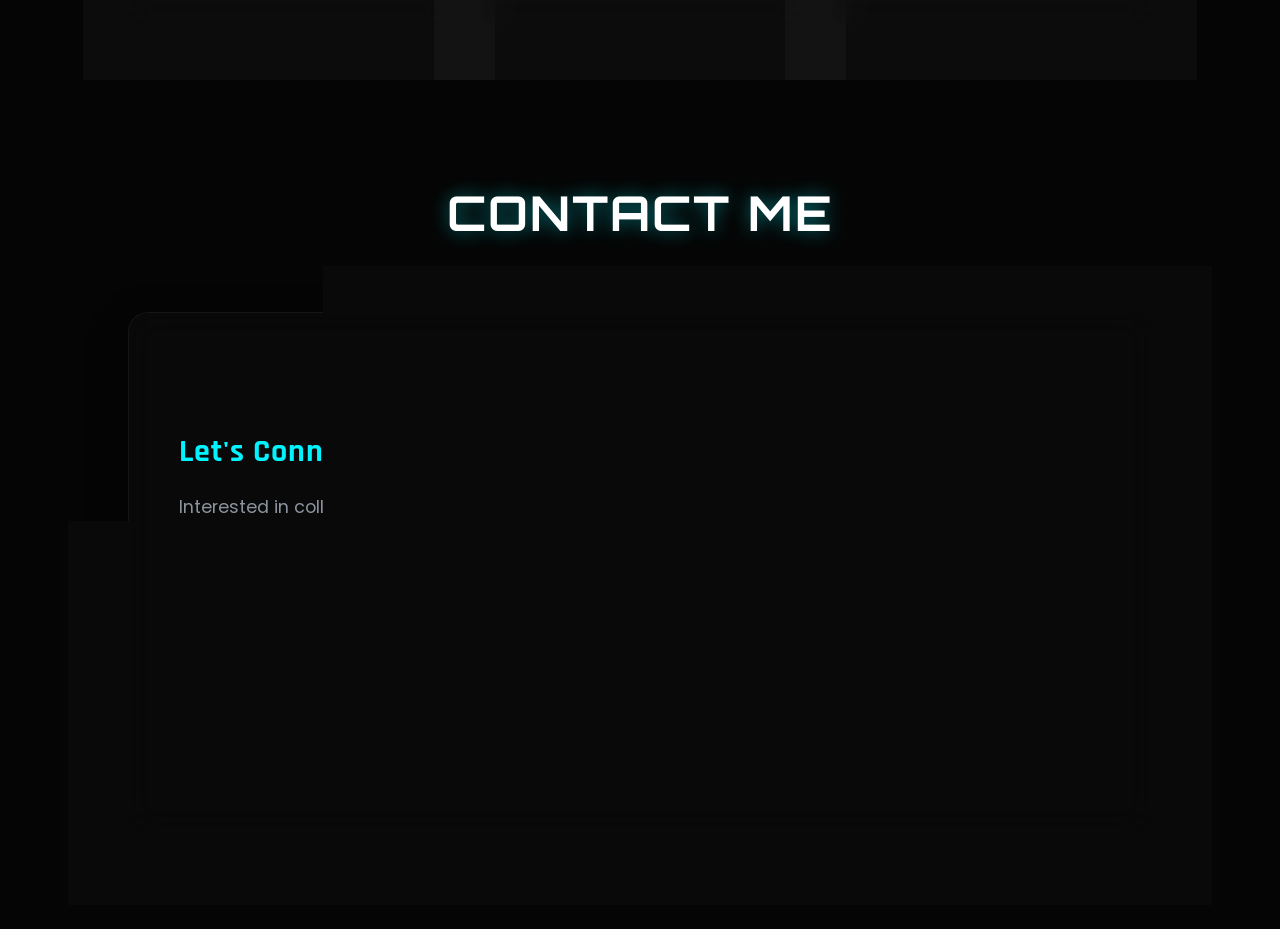
==== commit 704deb51: "Refactor: Strip redundant UI tags and status bars for a clean minimalist architecture" ====
--- a/index.html
+++ b/index.html
@@ -82,19 +82,19 @@
             <!-- Box 1: The Origin -->
             <div class="about-box">
                 <h3>The Origin</h3>
-                <p>With a strong foundation in math and logic, I was naturally drawn to the AI revolution. I wanted to understand the core mechanics of how machines process information, which led me into the depths of AI development.</p>
+                <p>I like systems that follow logic without excuses, and that need for control is what pulled me into AI. At first, I did not even know it was all driven by math. Discovering that AI actually works through mathematical predictions made decoding its core logic way more exciting, since math was already my strong suit.</p>
             </div>
             
             <!-- Box 2: The Philosophy -->
             <div class="about-box">
                 <h3>The Philosophy</h3>
-                <p>My core drive is absolute control over complex systems. I build algorithms, mathematical logic, and engines entirely from scratch because true engineering means commanding a system at its deepest level, not relying on black-box tools.</p>
+                <p>I do not trust black-box tools that hide how a system actually works under the hood. Instead of taking shortcuts with pre-built libraries, I build algorithms, pure NumPy logic, and mathematical engines entirely from scratch. For me, real engineering means commanding every single layer of how a machine calculates, learns, and processes data.</p>
             </div>
             
             <!-- Box 3: The Vision -->
             <div class="about-box">
                 <h3>The Vision</h3>
-                <p>My goal is to become an AI Engineer who designs foundational architectures. I aim to build highly scalable, custom data pipelines and logic-driven engines rather than just integrating existing APIs.</p>
+                <p>I focus on engineering custom AI architectures, high-speed data pipelines, and logic-driven engines built for raw performance. Rather than just wrapping existing APIs, I build scalable, self-reliant systems where I direct the entire execution flow, from raw data ingestion to the final real-time predictions.</p>
             </div>
         </div>
     </section>
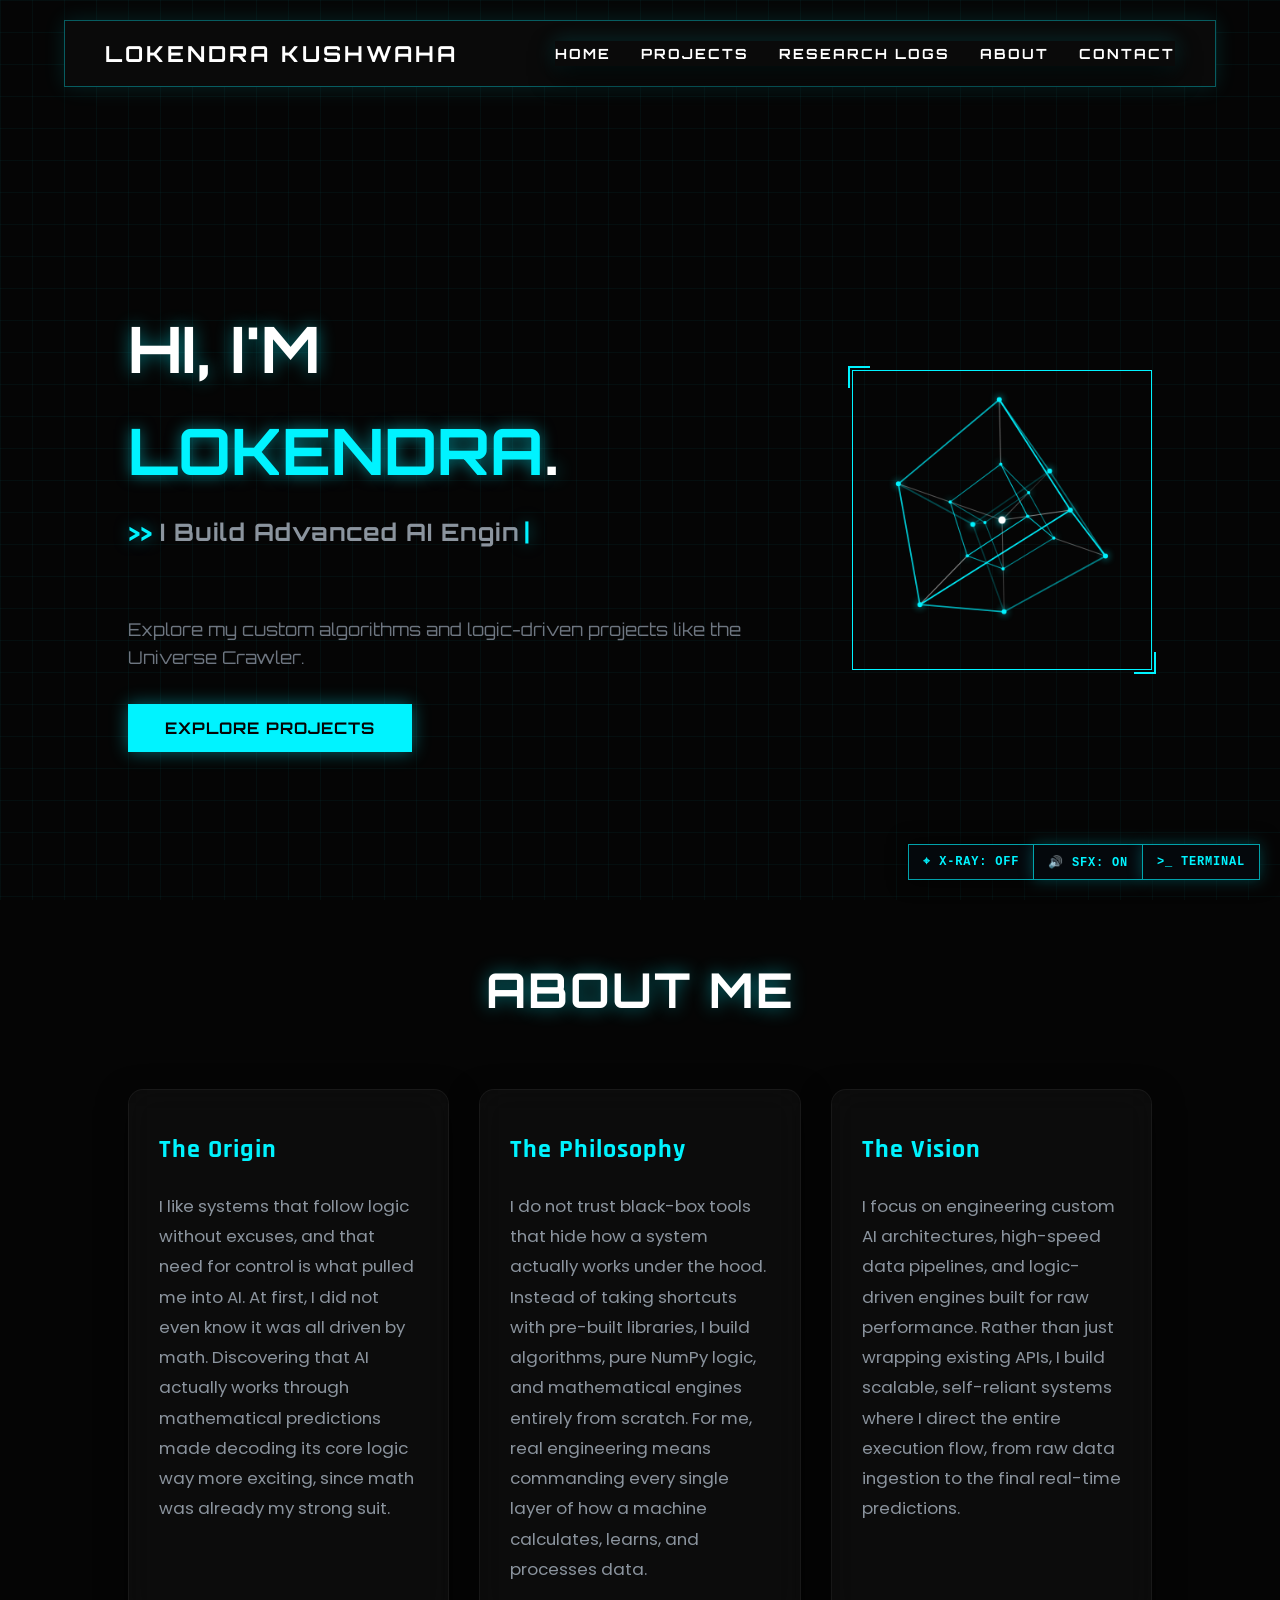
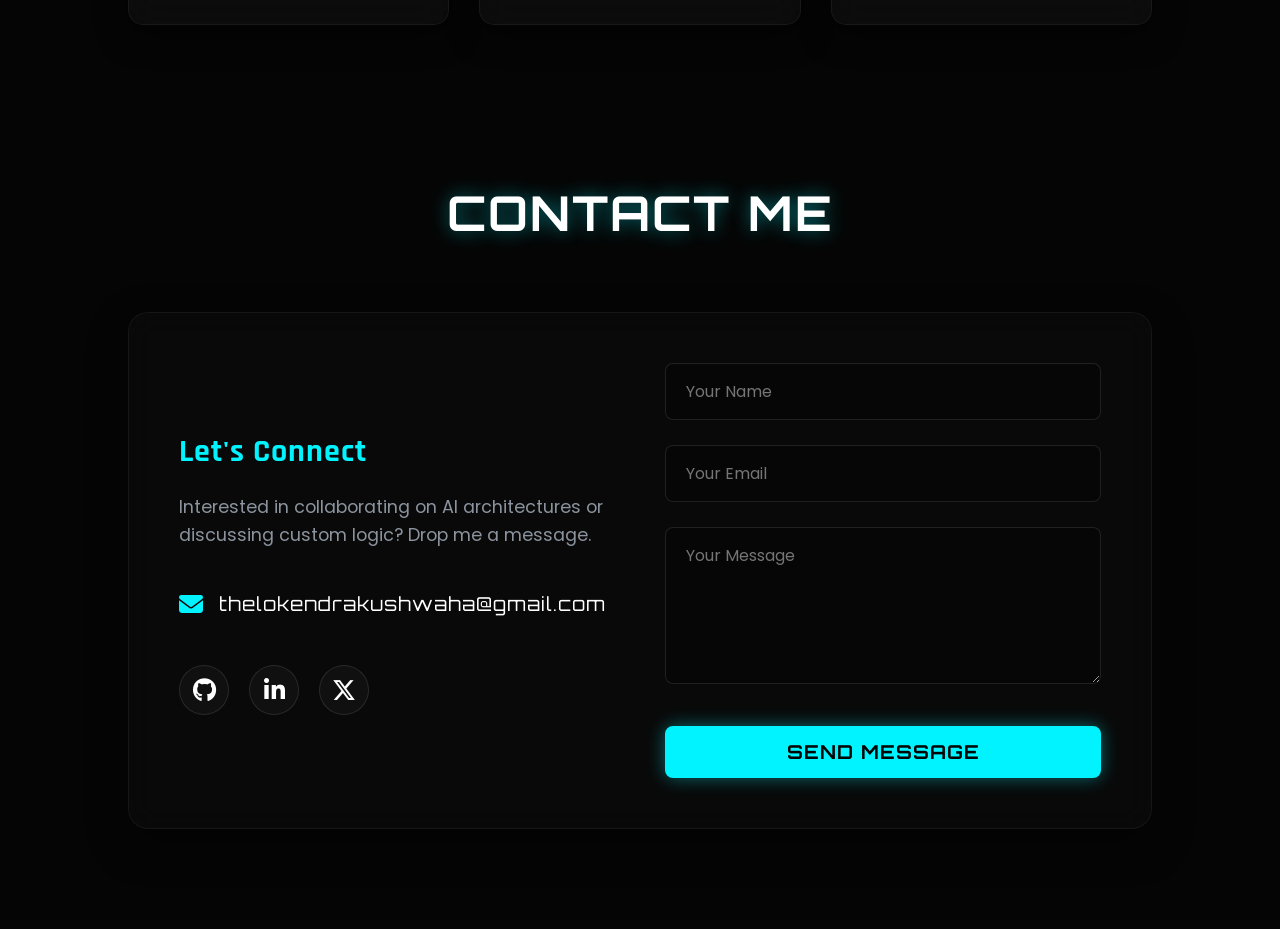
==== commit bb531d22: "feat: enhance SEO with sitemap and structured data, revert custom cursor - Removed the custom fancy " ====
--- a/index.html
+++ b/index.html
@@ -8,6 +8,15 @@
     <link rel="shortcut icon" href="/favicon.svg">
     <meta name="application-name" content="Lokendra Kushwaha">
     <meta property="og:site_name" content="Lokendra Kushwaha">
+
+    <script type="application/ld+json">
+    { 
+    "@context" : "https://schema.org",
+    "@type" : "WebSite",
+    "name" : "Lokendra Kushwaha",
+    "url" :  "https://lokendra-kushwaha.web.app/"
+    }
+    </script>
 
     <title>Lokendra Kushwaha</title>
     
--- a/style/style.css
+++ b/style/style.css
@@ -685,54 +685,6 @@
     outline: none;
 }
 
-/* Custom Magnetic Cursor (PC Only) */
-@media (pointer: fine) {
-    body, a, button, input, textarea {
-        cursor: none !important;
-    }
-
-    .cyber-cursor-dot {
-        position: fixed;
-        top: 0;
-        left: 0;
-        width: 6px;
-        height: 6px;
-        background-color: #00f3ff;
-        border-radius: 50%;
-        pointer-events: none;
-        z-index: 10001;
-        transform: translate(-50%, -50%);
-        box-shadow: 0 0 10px #00f3ff, 0 0 20px #00f3ff;
-        transition: transform 0.1s ease;
-    }
-
-    .cyber-cursor-ring {
-        position: fixed;
-        top: 0;
-        left: 0;
-        width: 32px;
-        height: 32px;
-        border: 1.5px solid rgba(0, 243, 255, 0.6);
-        border-radius: 50%;
-        pointer-events: none;
-        z-index: 10000;
-        transform: translate(-50%, -50%);
-        transition: width 0.2s ease, height 0.2s ease, background-color 0.2s ease, border-color 0.2s ease, box-shadow 0.2s ease;
-    }
-
-    .cyber-cursor-ring.cursor-active {
-        width: 48px;
-        height: 48px;
-        border-color: #00f3ff;
-        background-color: rgba(0, 243, 255, 0.08);
-        box-shadow: 0 0 15px rgba(0, 243, 255, 0.35);
-    }
-
-    .cyber-cursor-dot.cursor-active {
-        transform: translate(-50%, -50%) scale(1.4);
-    }
-}
-
 /* Audio Toggle Button */
 .cyber-sfx-btn {
     position: fixed;
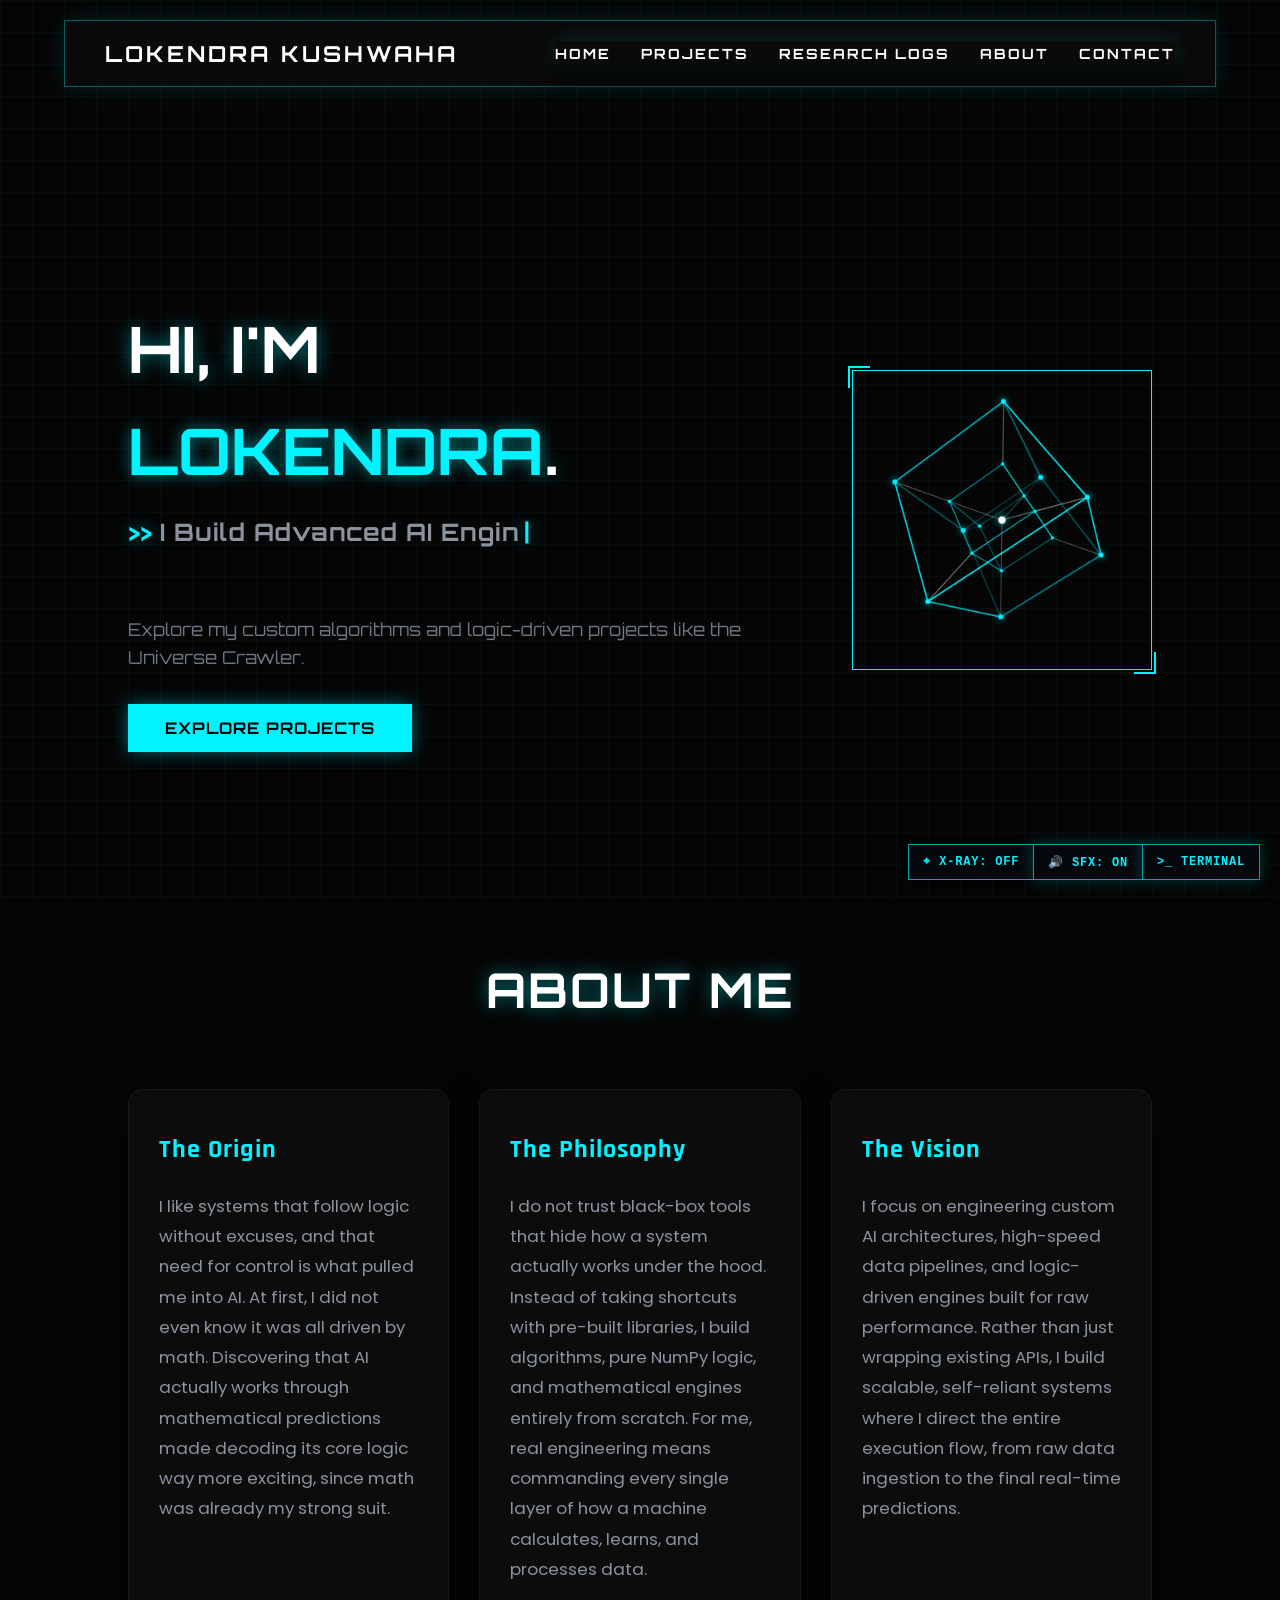
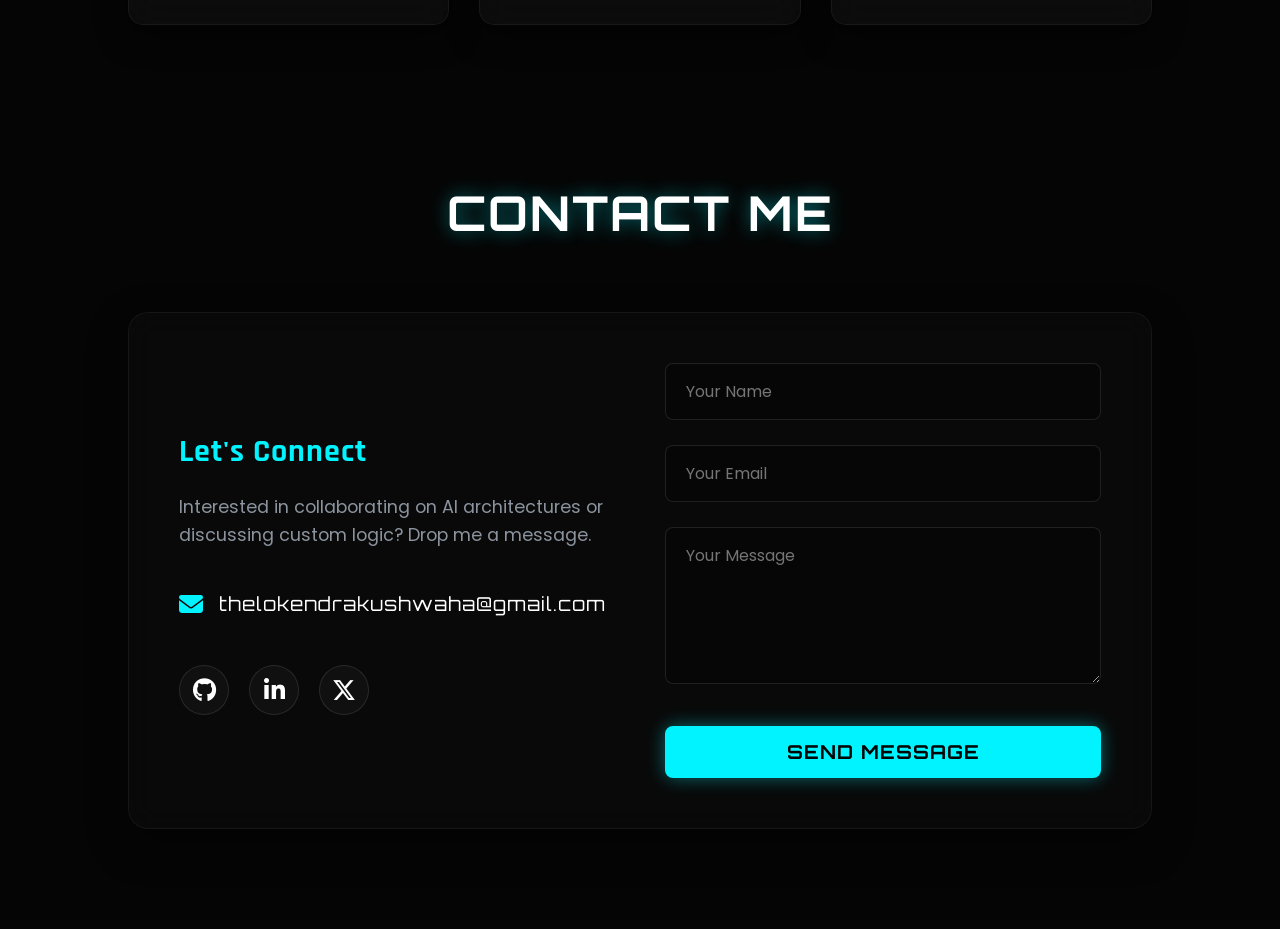
==== commit 05188697: "fix(seo): hardcode meta tags to bypass JS rendering delays - Replaced dynamic client-side SEO with h" ====
--- a/index.html
+++ b/index.html
@@ -18,7 +18,9 @@
     }
     </script>
 
-    <title>Lokendra Kushwaha</title>
+    <meta name="description" content="Engineering workspace of Lokendra Kushwaha — AI and Data Science Systems Engineer building zero-dependency math engines, neural architectures, graph crawlers, and hardware memory benchmarks from scratch.">
+
+    <title>Lokendra Kushwaha | AI Systems Engineer & Custom Math Architectures</title>
     
     <!-- Social Media Preview Card (WhatsApp, LinkedIn, Facebook) -->
     <meta property="og:type" content="website">
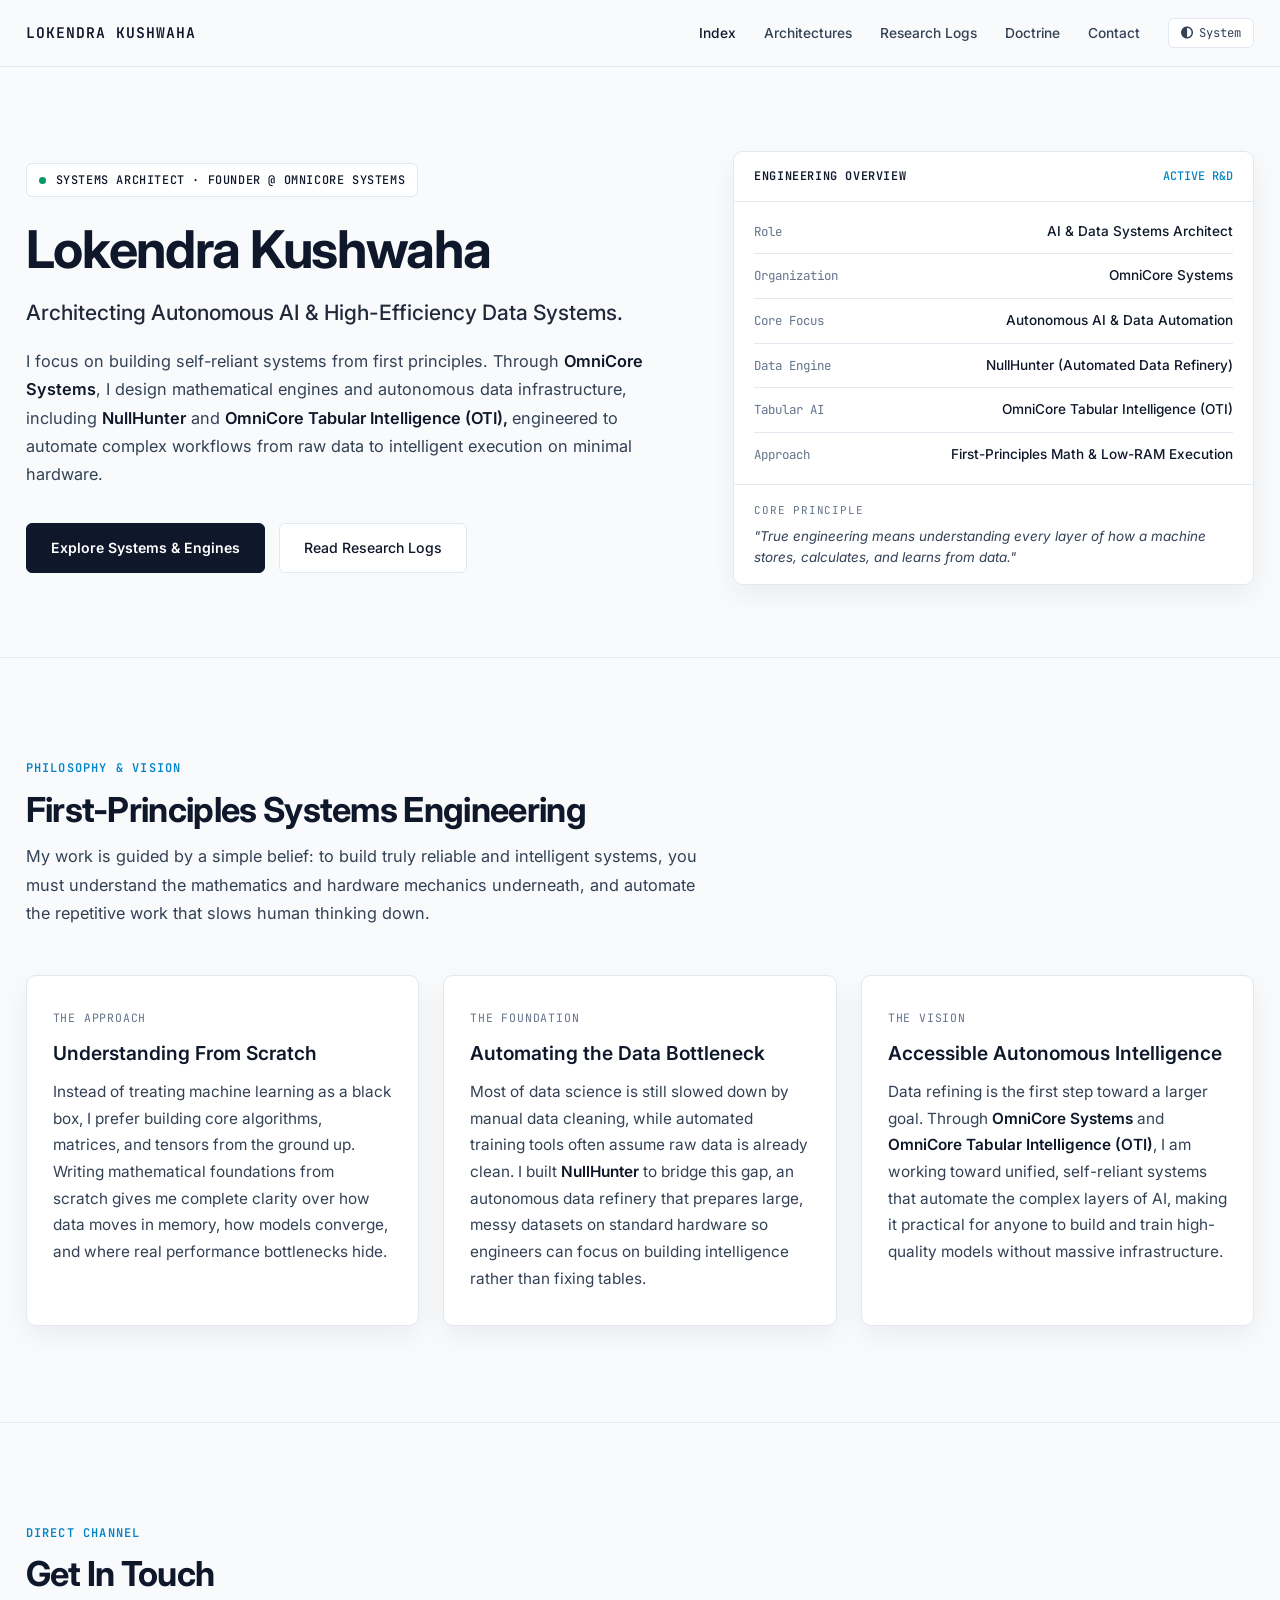
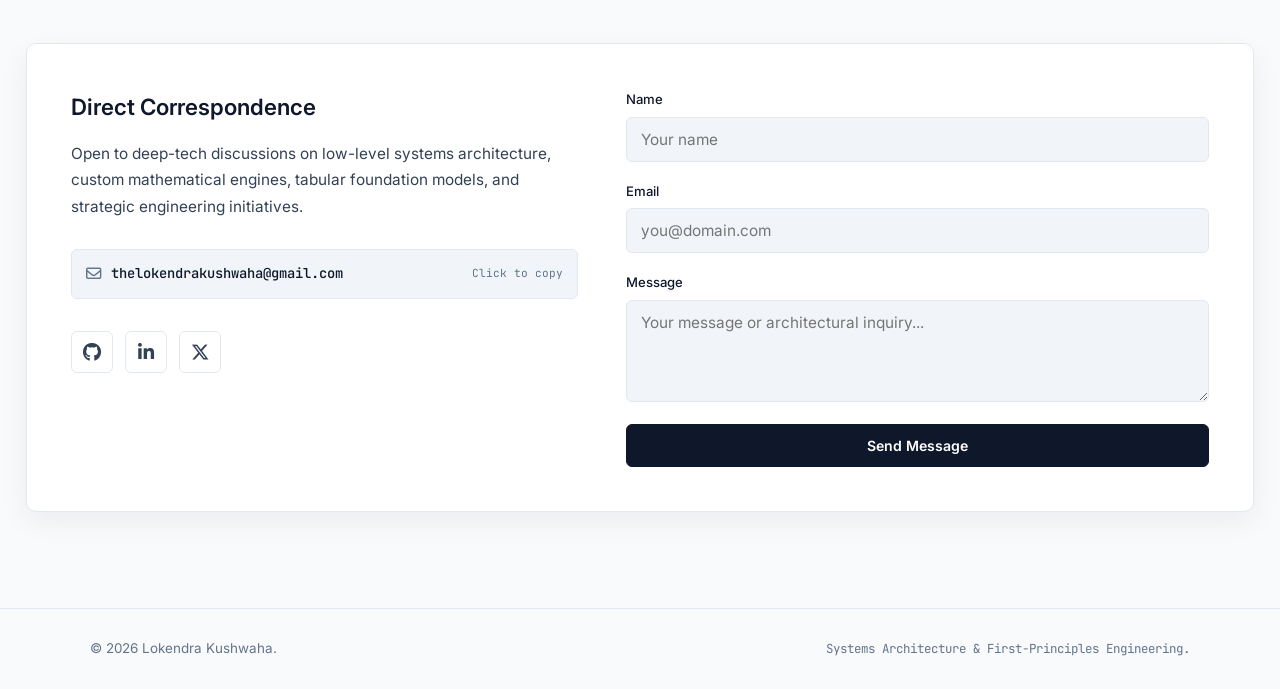
==== commit f6e7f153: "updated the website" ====
--- a/index.html
+++ b/index.html
@@ -9,148 +9,276 @@
     <meta name="application-name" content="Lokendra Kushwaha">
     <meta property="og:site_name" content="Lokendra Kushwaha">
 
-    <script type="application/ld+json">
+    <script type="application/ld+json" id="lokendra-jsonld-schema">
     { 
-    "@context" : "https://schema.org",
-    "@type" : "WebSite",
-    "name" : "Lokendra Kushwaha",
-    "url" :  "https://lokendra-kushwaha.web.app/"
+        "@context": "https://schema.org",
+        "@type": "Person",
+        "name": "Lokendra Kushwaha",
+        "url": "https://lokendra-kushwaha.web.app/",
+        "email": "mailto:thelokendrakushwaha@gmail.com",
+        "jobTitle": "Systems Architect & Founder @ OmniCore Systems",
+        "worksFor": {
+            "@type": "Organization",
+            "name": "OmniCore Systems"
+        },
+        "description": "AI and Data Systems Architect engineering zero-dependency mathematical foundations, C++ memory-mapped execution engines (NullHunter), and OmniCore Tabular Intelligence (OTI) from first principles.",
+        "knowsAbout": [
+            "Systems Architecture",
+            "C++ Memory Architecture (mmap / Zero-IPC)",
+            "SIMD Hardware Vectorization",
+            "Linear Algebra & Spectral Decomposition",
+            "N-Dimensional Tensor Mechanics",
+            "OmniCore Tabular Intelligence (OTI)"
+        ],
+        "sameAs": [
+            "https://github.com/lokendra-kushwaha",
+            "https://www.linkedin.com/in/the-lokendra-kushwaha/",
+            "https://x.com/The__Lokendra__"
+        ]
     }
     </script>
 
-    <meta name="description" content="Engineering workspace of Lokendra Kushwaha — AI and Data Science Systems Engineer building zero-dependency math engines, neural architectures, graph crawlers, and hardware memory benchmarks from scratch.">
-
-    <title>Lokendra Kushwaha | AI Systems Engineer & Custom Math Architectures</title>
+    <meta name="description" content="Engineering workspace of Lokendra Kushwaha — Systems Architect and Founder of OmniCore Systems. Designing deterministic mathematical kernels, Zero-IPC C++ data engines (NullHunter), and OmniCore Tabular Intelligence.">
+    <meta name="keywords" content="Lokendra Kushwaha, Systems Architect, OmniCore Systems, OmniCore Tabular Intelligence, NullHunter, Zero-IPC Architecture, C++ mmap, SIMD Vectorization, First-Principles AI">
+    <meta name="author" content="Lokendra Kushwaha">
+    <meta name="robots" content="index, follow">
+
+    <title>Lokendra Kushwaha — Systems Architect</title>
     
-    <!-- Social Media Preview Card (WhatsApp, LinkedIn, Facebook) -->
+    <!-- Social Media Preview Card -->
     <meta property="og:type" content="website">
     <meta property="og:url" content="https://lokendra-kushwaha.web.app/">
-    <meta property="og:title" content="Lokendra Kushwaha | AI Engines & Data Architectures">
-    <meta property="og:description" content="Explore my custom AI algorithms, pure NumPy matrices, and logic-driven engineering projects built from scratch.">
+    <meta property="og:title" content="Lokendra Kushwaha — Systems Architect">
+    <meta property="og:description" content="Engineering deterministic mathematical foundations, Zero-IPC C++ execution engines, and OmniCore Tabular Intelligence from first principles.">
     <meta property="og:image" content="https://lokendra-kushwaha.web.app/assets/preview.png">
 
     <!-- X (Twitter) Large Preview Card -->
     <meta name="twitter:card" content="summary_large_image">
-    <meta name="twitter:title" content="Lokendra Kushwaha | AI Engines & Data Architectures">
-    <meta name="twitter:description" content="Explore my custom AI algorithms, pure NumPy matrices, and logic-driven engineering projects built from scratch.">
+    <meta name="twitter:title" content="Lokendra Kushwaha — Systems Architect">
+    <meta name="twitter:description" content="Engineering deterministic mathematical foundations, Zero-IPC C++ execution engines, and OmniCore Tabular Intelligence from first principles.">
     <meta name="twitter:image" content="https://lokendra-kushwaha.web.app/assets/preview.png">
 
-    <!-- Rajdhani Font -->
-    <link href="https://fonts.googleapis.com/css2?family=Rajdhani:wght@400;600;700&display=swap" rel="stylesheet">
+    <!-- Clean Engineering Typography: Inter (Prose) & JetBrains Mono (Architecture Specs) -->
+    <link rel="preconnect" href="https://fonts.googleapis.com">
+    <link rel="preconnect" href="https://fonts.gstatic.com" crossorigin>
+    <link href="https://fonts.googleapis.com/css2?family=Inter:wght@300;400;500;600;700&family=JetBrains+Mono:wght@400;500;600&display=swap" rel="stylesheet">
     
-    <!-- Poppins Font -->
-    <link href="https://fonts.googleapis.com/css2?family=Poppins:wght@300;400;600;700&display=swap" rel="stylesheet">
-    
-    <!-- Orbitron Font -->
-    <link href="https://fonts.googleapis.com/css2?family=Orbitron:wght@400;700&display=swap" rel="stylesheet">
-    
-    <!-- Font Awesome for Social Media Icons -->
+    <!-- Font Awesome Icons -->
     <link rel="stylesheet" href="https://cdnjs.cloudflare.com/ajax/libs/font-awesome/6.4.2/css/all.min.css">
 
-    <!-- Linking CSS from the style folder -->
+    <!-- Standard SOP Stylesheet -->
     <link rel="stylesheet" href="style/style.css">
 </head>
 <body>
-    <!-- Premium Navigation Bar -->
-    <nav class="nav-box">
-        <div class="logo">LOKENDRA KUSHWAHA</div>
+
+    <!-- Top Navigation Bar -->
+    <header class="site-header">
+        <nav class="nav-box">
+            <a href="index.html" class="logo">
+                LOKENDRA KUSHWAHA
+            </a>
+            
+            <div class="nav-controls">
+                <ul class="menu" id="nav-menu">
+                    <li><a href="index.html" class="active">Index</a></li>
+                    <li><a href="projects.html">Architectures</a></li>
+                    <li><a href="research.html">Research Logs</a></li>
+                    <li><a href="#about">Doctrine</a></li>
+                    <li><a href="#contact">Contact</a></li>
+                </ul>
+
+                <button type="button" id="theme-toggle-btn" class="theme-toggle-btn" title="Switch System Color Scheme" aria-label="Switch Theme">
+                    <i class="fas fa-adjust"></i> <span id="theme-label">System</span>
+                </button>
+
+                <button type="button" class="hamburger" id="hamburger-btn" aria-label="Toggle Navigation">
+                    <i class="fas fa-bars"></i>
+                </button>
+            </div>
+        </nav>
+    </header>
+
+    <main>
         
-        <!-- Hamburger Icon for Mobile -->
-        <div class="hamburger">
-            <i class="fas fa-bars"></i>
+        <!-- Main Hero Section -->
+        <section id="home" class="main-section">
+            <!-- Left Column: Grounded Builder Identity -->
+            <div class="intro-text">
+                <div class="founder-badge">
+                    <span class="status-indicator"></span>
+                    <span>SYSTEMS ARCHITECT &middot; FOUNDER @ OMNICORE SYSTEMS</span>
+                </div>
+                
+                <h1>Lokendra Kushwaha</h1>
+                
+                <h2 class="hero-subtitle">
+                    Architecting Autonomous AI &amp; High-Efficiency Data Systems.
+                </h2>
+                
+                <p class="hero-description">
+                    I focus on building self-reliant systems from first principles. Through <strong>OmniCore Systems</strong>, I design mathematical engines and autonomous data infrastructure, including <strong>NullHunter</strong> and <strong>OmniCore Tabular Intelligence (OTI), </strong>engineered to automate complex workflows from raw data to intelligent execution on minimal hardware.
+                </p>
+
+                <div class="hero-actions">
+                    <a href="projects.html" class="action-btn">Explore Systems &amp; Engines</a>
+                    <a href="research.html" class="secondary-btn">Read Research Logs</a>
+                </div>
+            </div>
+            
+            <!-- Right Column: Clean System Overview Card -->
+            <div class="spec-area">
+                <div class="spec-card">
+                    <div class="spec-card-header">
+                        <span class="spec-title">ENGINEERING OVERVIEW</span>
+                        <span class="spec-status">ACTIVE R&amp;D</span>
+                    </div>
+
+                    <div class="spec-body">
+                        <div class="spec-row">
+                            <span class="spec-key">Role</span>
+                            <span class="spec-val">AI &amp; Data Systems Architect</span>
+                        </div>
+                        <div class="spec-row">
+                            <span class="spec-key">Organization</span>
+                            <span class="spec-val">OmniCore Systems</span>
+                        </div>
+                        <div class="spec-row">
+                            <span class="spec-key">Core Focus</span>
+                            <span class="spec-val">Autonomous AI &amp; Data Automation</span>
+                        </div>
+                        <div class="spec-row">
+                            <span class="spec-key">Data Engine</span>
+                            <span class="spec-val">NullHunter (Automated Data Refinery)</span>
+                        </div>
+                        <div class="spec-row">
+                            <span class="spec-key">Tabular AI</span>
+                            <span class="spec-val">OmniCore Tabular Intelligence (OTI)</span>
+                        </div>
+                        <div class="spec-row">
+                            <span class="spec-key">Approach</span>
+                            <span class="spec-val">First-Principles Math &amp; Low-RAM Execution</span>
+                        </div>
+                    </div>
+
+                    <div class="spec-footer">
+                        <div class="spec-note">
+                            <span class="spec-note-label">CORE PRINCIPLE</span>
+                            <p class="spec-note-text">
+                                "True engineering means understanding every layer of how a machine stores, calculates, and learns from data."
+                            </p>
+                        </div>
+                    </div>
+                </div>
+            </div>
+        </section>
+
+        <!-- Philosophy & Vision Section (Calm, Grounded & Purpose-Driven) -->
+        <section id="about" class="about-section">
+            <div class="section-header">
+                <span class="section-tag">PHILOSOPHY &amp; VISION</span>
+                <h2 class="section-title">First-Principles Systems Engineering</h2>
+                <p class="section-lead">
+                    My work is guided by a simple belief: to build truly reliable and intelligent systems, you must understand the mathematics and hardware mechanics underneath, and automate the repetitive work that slows human thinking down.
+                </p>
+            </div>
+
+            <div class="about-container">
+                <!-- Box 1: The Engineering Approach -->
+                <article class="about-box">
+                    <div class="box-meta">THE APPROACH</div>
+                    <h3>Understanding From Scratch</h3>
+                    <p>
+                        Instead of treating machine learning as a black box, I prefer building core algorithms, matrices, and tensors from the ground up. Writing mathematical foundations from scratch gives me complete clarity over how data moves in memory, how models converge, and where real performance bottlenecks hide.
+                    </p>
+                </article>
+                
+                <!-- Box 2: The Problem & Foundation -->
+                <article class="about-box">
+                    <div class="box-meta">THE FOUNDATION</div>
+                    <h3>Automating the Data Bottleneck</h3>
+                    <p>
+                        Most of data science is still slowed down by manual data cleaning, while automated training tools often assume raw data is already clean. I built <strong>NullHunter</strong> to bridge this gap, an autonomous data refinery that prepares large, messy datasets on standard hardware so engineers can focus on building intelligence rather than fixing tables.
+                    </p>
+                </article>
+                
+                <!-- Box 3: The Long-Term Vision -->
+                <article class="about-box">
+                    <div class="box-meta">THE VISION</div>
+                    <h3>Accessible Autonomous Intelligence</h3>
+                    <p>
+                        Data refining is the first step toward a larger goal. Through <strong>OmniCore Systems</strong> and <strong>OmniCore Tabular Intelligence (OTI)</strong>, I am working toward unified, self-reliant systems that automate the complex layers of AI, making it practical for anyone to build and train high-quality models without massive infrastructure.
+                    </p>
+                </article>
+            </div>
+        </section>
+
+        <!-- Personal Contact Section -->
+        <section id="contact" class="contact-section">
+            <div class="section-header">
+                <span class="section-tag">DIRECT CHANNEL</span>
+                <h2 class="section-title">Get In Touch</h2>
+            </div>
+            
+            <div class="contact-container">
+                <!-- Left Side: Direct Info & Social Links -->
+                <div class="contact-info">
+                    <h3>Direct Correspondence</h3>
+                    <p>
+                        Open to deep-tech discussions on low-level systems architecture, custom mathematical engines, tabular foundation models, and strategic engineering initiatives.
+                    </p>
+                    
+                    <div class="email-box">
+                        <i class="far fa-envelope"></i>
+                        <a href="mailto:thelokendrakushwaha@gmail.com" id="copy-email-link" title="Click to copy email address">
+                            thelokendrakushwaha@gmail.com
+                        </a>
+                        <span id="copy-badge" class="copy-badge">Click to copy</span>
+                    </div>
+                    
+                    <div class="social-links">
+                        <a href="https://github.com/lokendra-kushwaha" target="_blank" rel="noopener noreferrer" class="social-icon" title="GitHub">
+                            <i class="fab fa-github"></i>
+                        </a>
+                        <a href="https://www.linkedin.com/in/the-lokendra-kushwaha/" target="_blank" rel="noopener noreferrer" class="social-icon" title="LinkedIn">
+                            <i class="fab fa-linkedin-in"></i>
+                        </a>
+                        <a href="https://x.com/The__Lokendra__" target="_blank" rel="noopener noreferrer" class="social-icon" title="X (Twitter)">
+                            <i class="fa-brands fa-x-twitter"></i>
+                        </a>
+                    </div>
+                </div>
+                
+                <!-- Right Side: Clean Contact Form -->
+                <div class="contact-form-box">
+                    <form action="https://formsubmit.co/thelokendrakushwaha@gmail.com" method="POST" class="contact-form" id="contact-form" novalidate>
+                        <div class="input-group">
+                            <label for="sender-name" class="input-label">Name</label>
+                            <input name="name" id="sender-name" type="text" placeholder="Your name" required>
+                        </div>
+                        <div class="input-group">
+                            <label for="sender-email" class="input-label">Email</label>
+                            <input name="email" id="sender-email" type="email" placeholder="you@domain.com" required>
+                        </div>
+                        <div class="input-group">
+                            <label for="sender-message" class="input-label">Message</label>
+                            <textarea name="message" id="sender-message" rows="4" placeholder="Your message or architectural inquiry..." required></textarea>
+                        </div>
+                        <button type="submit" class="action-btn submit-btn" id="submit-btn">Send Message</button>
+                        <div id="form-status" class="form-status" aria-live="polite"></div>
+                    </form>
+                </div>
+            </div>
+        </section>
+    </main>
+
+    <footer class="site-footer">
+        <div class="footer-inner">
+            <span>&copy; 2026 Lokendra Kushwaha.</span>
+            <span class="footer-meta">Systems Architecture &amp; First-Principles Engineering.</span>
         </div>
-        
-        <ul class="menu">
-            <li><a href="index.html">HOME</a></li>
-            <li><a href="projects.html">PROJECTS</a></li>
-            <li><a href="research.html">RESEARCH LOGS</a></li>
-            <li><a href="#about">ABOUT</a></li>
-            <li><a href="#contact">CONTACT</a></li>
-        </ul>
-    </nav>
-
-    <!-- Main Introduction Section -->
-    <section id="home" class="main-section">
-        <div class="intro-text">
-            <h1>Hi, I'm <span class="accent-text">Lokendra</span>.</h1>
-            <h2>I Build Advanced AI Engines & Data Architectures.</h2>
-            <p>Explore my custom algorithms and logic-driven projects like the Universe Crawler.</p>
-            <a href="projects.html" class="action-btn">Explore Projects</a>
-        </div>
-        
-        <!-- Placeholder for future profile picture -->
-        <div class="profile-area">
-            <div class="image-circle">
-                <canvas id="neuralCanvas"></canvas>
-            </div>
-        </div>
-    </section>
-
-    <!-- About Section -->
-    <section id="about" class="about-section">
-        <h2 class="section-title">About Me</h2>
-        <div class="about-container">
-            <!-- Box 1: The Origin -->
-            <div class="about-box">
-                <h3>The Origin</h3>
-                <p>I like systems that follow logic without excuses, and that need for control is what pulled me into AI. At first, I did not even know it was all driven by math. Discovering that AI actually works through mathematical predictions made decoding its core logic way more exciting, since math was already my strong suit.</p>
-            </div>
-            
-            <!-- Box 2: The Philosophy -->
-            <div class="about-box">
-                <h3>The Philosophy</h3>
-                <p>I do not trust black-box tools that hide how a system actually works under the hood. Instead of taking shortcuts with pre-built libraries, I build algorithms, pure NumPy logic, and mathematical engines entirely from scratch. For me, real engineering means commanding every single layer of how a machine calculates, learns, and processes data.</p>
-            </div>
-            
-            <!-- Box 3: The Vision -->
-            <div class="about-box">
-                <h3>The Vision</h3>
-                <p>I focus on engineering custom AI architectures, high-speed data pipelines, and logic-driven engines built for raw performance. Rather than just wrapping existing APIs, I build scalable, self-reliant systems where I direct the entire execution flow, from raw data ingestion to the final real-time predictions.</p>
-            </div>
-        </div>
-    </section>
-
-    <!-- Contact Section -->
-    <section id="contact" class="contact-section">
-        <h2 class="section-title">Contact Me</h2>
-        
-        <div class="contact-container">
-            <!-- Left Side: Info & Social Links -->
-            <div class="contact-info">
-                <h3>Let's Connect</h3>
-                <p>Interested in collaborating on AI architectures or discussing custom logic? Drop me a message.</p>
-                
-                <div class="email-box">
-                    <i class="fas fa-envelope"></i>
-                    <a href="mailto:thelokendrakushwaha@gmail.com" style="color: white; text-decoration: none;"><span>thelokendrakushwaha@gmail.com</span></a>
-                </div>
-                
-                <div class="social-links">
-                    <a href="https://github.com/lokendra-kushwaha" target="_blank" class="social-icon" title="GitHub"><i class="fab fa-github"></i></a>
-                    <a href="https://www.linkedin.com/in/the-lokendra-kushwaha/" target="_blank" class="social-icon" title="LinkedIn"><i class="fab fa-linkedin-in"></i></a>
-                    <a href="https://x.com/The__Lokendra__" target="_blank" class="social-icon" title="X (Twitter)"><i class="fa-brands fa-x-twitter"></i></a>
-                </div>
-            </div>
-            
-            <!-- Right Side: Custom Contact Form -->
-            <div class="contact-form-box">
-                <form action="https://formsubmit.co/thelokendrakushwaha@gmail.com" method="POST" class="contact-form">
-                    <div class="input-group">
-                        <input name = "name" type="text" placeholder="Your Name" required>
-                    </div>
-                    <div class="input-group">
-                        <input name="email" type="email" placeholder="Your Email" required>
-                    </div>
-                    <div class="input-group">
-                        <textarea name="message" rows="5" placeholder="Your Message" required></textarea>
-                    </div>
-                    <button type="submit" class="action-btn submit-btn">Send Message</button>
-                </form>
-            </div>
-        </div>
-    </section>
-
-    <!-- Linking JavaScript file -->
+    </footer>
+
+    <!-- Standard SOP Script -->
     <script src="script/script.js"></script>
 </body>
 </html>
--- a/style/style.css
+++ b/style/style.css
@@ -1,807 +1,713 @@
-/* Basic Reset */
+/* =========================================================
+   LOKENDRA KUSHWAHA // ARCHITECTURAL DESIGN SYSTEM (SOP)
+   =========================================================*/
+
+:root {
+    /* 1. Typography Families (Eye-Friendly & High-Legibility) */
+    --font-sans: 'Inter', -apple-system, BlinkMacSystemFont, 'Segoe UI', Roboto, sans-serif;
+    --font-mono: 'JetBrains Mono', 'SFMono-Regular', Consolas, monospace;
+
+    /* 2. Precision Font Size Scale (Modify here to tune sizes) */
+    --fs-nav-logo: 0.92rem;
+    --fs-nav-link: 0.86rem;
+    --fs-badge: 0.74rem;
+    --fs-hero-title: 3.25rem;      /* Main H1 Name */
+    --fs-hero-subtitle: 1.32rem;   /* Hero H2 Subtitle */
+    --fs-hero-body: 1.02rem;       /* Hero Paragraph */
+    --fs-section-title: 2.15rem;   /* Section H2 Headings */
+    --fs-card-title: 1.2rem;       /* Doctrine Card H3 Headings */
+    --fs-body: 0.96rem;            /* Standard Card & Form Text */
+    --fs-mono-sm: 0.78rem;         /* Spec Card Labels */
+    --fs-btn: 0.88rem;             /* Buttons */
+
+    /* 3. Line Heights & Layout Spacing */
+    --lh-tight: 1.2;
+    --lh-heading: 1.38;
+    --lh-relaxed: 1.74;            /* Comfortable reading line-height */
+    --max-width: 1350px;
+    --section-padding: 96px 5%;
+    --radius-sm: 6px;
+    --radius-md: 10px;
+
+    /* 4. Default Dark Theme (Soft Obsidian Slate - Zero Eye Strain) */
+    --bg-primary: #0b0d10;
+    --bg-elevated: #12161b;
+    --bg-card: #151a21;
+    --bg-input: #0e1217;
+    --text-primary: #f0f4f8;
+    --text-secondary: #9fb3c8;
+    --text-muted: #627d98;
+    --border-subtle: #242b35;
+    --border-hover: #3e4c59;
+    --accent-primary: #e2e8f0;
+    --accent-blue: #38bdf8;
+    --status-green: #10b981;
+    --btn-bg: #f0f4f8;
+    --btn-text: #0b0d10;
+    --shadow-card: 0 12px 32px rgba(0, 0, 0, 0.35);
+}
+
+/* Light Theme Override (Architectural Paper Slate) */
+[data-theme="light"] {
+    --bg-primary: #f8fafc;
+    --bg-elevated: #ffffff;
+    --bg-card: #ffffff;
+    --bg-input: #f1f5f9;
+    --text-primary: #0f172a;
+    --text-secondary: #334155;
+    --text-muted: #64748b;
+    --border-subtle: #e2e8f0;
+    --border-hover: #cbd5e1;
+    --accent-primary: #0f172a;
+    --accent-blue: #0284c7;
+    --status-green: #059669;
+    --btn-bg: #0f172a;
+    --btn-text: #ffffff;
+    --shadow-card: 0 10px 28px rgba(15, 23, 42, 0.06);
+}
+
+/* =========================================
+   BASE RESET & GLOBAL READABILITY
+========================================= */
 * {
     margin: 0;
     padding: 0;
     box-sizing: border-box;
-    font-family: 'Orbitron', sans-serif;
-}
-
-/* Global Grid Background */
+}
+
+html {
+    scroll-behavior: smooth;
+    -webkit-font-smoothing: antialiased;
+    -moz-osx-font-smoothing: grayscale;
+}
+
 body {
-    background-color: #050505;
-    background-image: 
-        linear-gradient(rgba(0, 243, 255, 0.04) 1px, transparent 1px),
-        linear-gradient(90deg, rgba(0, 243, 255, 0.04) 1px, transparent 1px);
-    background-size: 32px 32px;
-    background-attachment: fixed;
-    background-color: #050505; 
-    color: #a3a3a3;
-    line-height: 1.6;
-}
-
-/* Sharp edge navigation box */
+    background-color: var(--bg-primary);
+    color: var(--text-secondary);
+    font-family: var(--font-sans);
+    font-size: var(--fs-body);
+    line-height: var(--lh-relaxed);
+    transition: background-color 0.25s ease, color 0.25s ease;
+    overflow-x: hidden;
+}
+
+::selection {
+    background: var(--accent-blue);
+    color: #0b0d10;
+}
+
+code {
+    font-family: var(--font-mono);
+    font-size: 0.88em;
+    color: var(--text-primary);
+    background: rgba(148, 163, 184, 0.12);
+    padding: 2px 6px;
+    border-radius: 4px;
+}
+
+strong {
+    color: var(--text-primary);
+    font-weight: 600;
+}
+
+/* =========================================
+   NAVIGATION BAR
+========================================= */
+.site-header {
+    position: sticky;
+    top: 0;
+    z-index: 1000;
+    background: var(--bg-primary);
+    border-bottom: 1px solid var(--border-subtle);
+    backdrop-filter: blur(12px);
+}
+
 .nav-box {
-    width: 90%;
-    margin: 20px auto 0;
-    background: #0a0a0a;
-    border: 1px solid #00f3ff;
+    max-width: var(--max-width);
+    width: 100%;
+    margin: 0 auto;
+    padding: 18px 2%;
     display: flex;
     justify-content: space-between;
     align-items: center;
-    padding: 15px 40px;
-    box-shadow: 0px 5px 15px rgba(0, 243, 255, 0.1);
-    position: relative;
-    z-index: 100;
 }
 
 .logo {
-    font-size: 22px;
-    font-weight: bold;
-    color: #ffffff;
-    letter-spacing: 3px;
-    text-transform: uppercase;
+    text-decoration: none;
+    font-family: var(--font-mono);
+    font-size: var(--fs-nav-logo);
+    font-weight: 600;
+    color: var(--text-primary);
+    letter-spacing: 1px;
+}
+
+.nav-controls {
+    display: flex;
+    align-items: center;
+    gap: 28px;
 }
 
 .menu {
     list-style: none;
     display: flex;
-    gap: 30px;
+    gap: 28px;
 }
 
 .menu a {
     text-decoration: none;
-    color: #ffffff;
-    font-size: 14px;
-    font-weight: bold;
-    letter-spacing: 2px;
-    transition: all 0.3s ease;
-}
-
-.menu a:hover {
-    color: #00f3ff;
-    text-shadow: 0 0 8px #00f3ff; /* Glowing text on hover */
-}
-
-/* Main content area */
+    color: var(--text-secondary);
+    font-size: var(--fs-nav-link);
+    font-weight: 500;
+    transition: color 0.2s ease;
+}
+
+.menu a:hover,
+.menu a.active {
+    color: var(--text-primary);
+}
+
+.theme-toggle-btn {
+    background: var(--bg-card);
+    color: var(--text-secondary);
+    border: 1px solid var(--border-subtle);
+    padding: 6px 12px;
+    border-radius: var(--radius-sm);
+    font-family: var(--font-mono);
+    font-size: 0.76rem;
+    cursor: pointer;
+    display: inline-flex;
+    align-items: center;
+    gap: 6px;
+    transition: all 0.2s ease;
+}
+
+.theme-toggle-btn:hover {
+    color: var(--text-primary);
+    border-color: var(--border-hover);
+}
+
+.hamburger {
+    display: none;
+    background: transparent;
+    border: none;
+    color: var(--text-primary);
+    font-size: 1.25rem;
+    cursor: pointer;
+}
+
+/* =========================================
+   HERO SECTION & ARCHITECTURAL DOSSIER CARD
+========================================= */
 .main-section {
-    height: 85vh;
-    display: flex;
-    justify-content: space-between;
-    align-items: center;
-    padding: 0 10%;
-    margin-top: 50px;
-}
-
-.intro-text {
-    max-width: 60%;
+    max-width: var(--max-width);
+    margin: 0 auto;
+    padding: 84px 2% 72px;
+    display: grid;
+    grid-template-columns: 1.25fr 1fr;
+    gap: 56px;
+    align-items: center;
+}
+
+.founder-badge {
+    display: inline-flex;
+    align-items: center;
+    gap: 10px;
+    padding: 6px 12px;
+    margin-bottom: 22px;
+    background: var(--bg-card);
+    border: 1px solid var(--border-subtle);
+    border-radius: var(--radius-sm);
+    font-family: var(--font-mono);
+    font-size: var(--fs-badge);
+    font-weight: 500;
+    color: var(--text-primary);
+    letter-spacing: 0.6px;
+}
+
+.status-indicator {
+    width: 7px;
+    height: 7px;
+    border-radius: 50%;
+    background-color: var(--status-green);
 }
 
 .intro-text h1 {
-    font-size: 4.0rem;
-    color: #ffffff;
-    margin-bottom: 10px;
-    text-transform: uppercase;
-}
-
-/* Neon text highlight */
-.accent-text {
-    color: #00f3ff; 
-    text-shadow: 0 0 10px rgba(0, 243, 255, 0.5);
-}
-
-.intro-text h2 {
-    font-size: 1.5rem;
-    color: #8b949e;
-    margin-bottom: 25px;
-    letter-spacing: 1px;
-    min-height: 3.2em;
-}
-
-.intro-text p {
-    font-size: 1.1rem;
-    margin-bottom: 45px;
-    color: #6e7681;
-}
-
-/* Live AI Terminal Typing Effect */
-.typing-prefix {
-    color: #00f3ff;
-    font-weight: bold;
-    text-shadow: 0 0 8px rgba(0, 243, 255, 0.5);
-}
-
-.typing-cursor {
-    display: inline-block;
-    color: #00f3ff;
-    font-weight: bold;
-    margin-left: 4px;
-    text-shadow: 0 0 8px #00f3ff;
-    animation: blinkCursor 0.5s infinite;
-}
-
-@keyframes blinkCursor {
-    0%, 100% { opacity: 1; }
-    50% { opacity: 0; }
-}
-
-/* Sharp technical button */
+    font-size: var(--fs-hero-title);
+    font-weight: 700;
+    color: var(--text-primary);
+    line-height: var(--lh-tight);
+    letter-spacing: -0.025em;
+    margin-bottom: 16px;
+}
+
+.hero-subtitle {
+    font-size: var(--fs-hero-subtitle);
+    font-weight: 500;
+    color: var(--text-primary);
+    line-height: var(--lh-heading);
+    margin-bottom: 20px;
+    opacity: 0.92;
+}
+
+.hero-description {
+    font-size: var(--fs-hero-body);
+    color: var(--text-secondary);
+    line-height: var(--lh-relaxed);
+    margin-bottom: 34px;
+    max-width: 620px;
+}
+
+.hero-actions {
+    display: flex;
+    flex-wrap: wrap;
+    gap: 14px;
+}
+
 .action-btn {
     text-decoration: none;
-    color: #050505;
-    background-color: #00f3ff;
-    padding: 12px 35px;
-    font-weight: bold;
-    letter-spacing: 1px;
-    text-transform: uppercase;
+    background-color: var(--btn-bg);
+    color: var(--btn-text);
+    padding: 12px 24px;
+    border-radius: var(--radius-sm);
+    font-family: var(--font-sans);
+    font-size: var(--fs-btn);
+    font-weight: 600;
+    border: 1px solid var(--btn-bg);
     transition: all 0.2s ease;
-    border: 2px solid #00f3ff;
+    display: inline-flex;
+    align-items: center;
+    justify-content: center;
+    cursor: pointer;
 }
 
 .action-btn:hover {
-    background-color: transparent;
-    color: #00f3ff;
-    box-shadow: 0 0 20px rgba(0, 243, 255, 0.4);
-}
-
-/* Right side layout */
-.profile-area {
-    width: 40%;
-    display: flex;
-    justify-content: flex-end;
-}
-
-/* Square target box instead of circle */
-.image-circle {
-    width: 300px;
-    height: 300px;
-    border: 1px solid #00f3ff;
-    position: relative;
-    display: flex;
+    opacity: 0.9;
+    transform: translateY(-1px);
+}
+
+.secondary-btn {
+    text-decoration: none;
+    background-color: var(--bg-card);
+    color: var(--text-primary);
+    padding: 12px 24px;
+    border-radius: var(--radius-sm);
+    font-family: var(--font-sans);
+    font-size: var(--fs-btn);
+    font-weight: 500;
+    border: 1px solid var(--border-subtle);
+    transition: all 0.2s ease;
+    display: inline-flex;
+    align-items: center;
     justify-content: center;
-    align-items: center;
-    color: rgba(0, 243, 255, 0.5);
-    font-size: 14px;
-    letter-spacing: 2px;
-    transition: all 0.3s ease;
-}
-
-/* Adding technical corners */
-.image-circle::before, .image-circle::after {
-    content: '';
-    position: absolute;
-    width: 20px;
-    height: 20px;
-    border: 2px solid #00f3ff;
-    pointer-events: none;
-}
-
-.image-circle::before {
-    top: -5px; left: -5px;
-    border-right: none; border-bottom: none;
-}
-
-.image-circle::after {
-    bottom: -5px; right: -5px;
-    border-left: none; border-top: none;
-}
-
-.image-circle:hover {
-    background-color: rgba(0, 243, 255, 0.05);
-    box-shadow: inset 0 0 20px rgba(0, 243, 255, 0.2);
-}
-
-#neuralCanvas {
-    width: 100%;
-    height: 100%;
+}
+
+.secondary-btn:hover {
+    border-color: var(--border-hover);
+    background-color: var(--bg-elevated);
+}
+
+/* Right Side: Architectural Dossier Card */
+.spec-card {
+    background: var(--bg-card);
+    border: 1px solid var(--border-subtle);
+    border-radius: var(--radius-md);
+    box-shadow: var(--shadow-card);
+    overflow: hidden;
+}
+
+.spec-card-header {
+    padding: 14px 20px;
+    background: var(--bg-elevated);
+    border-bottom: 1px solid var(--border-subtle);
+    display: flex;
+    justify-content: space-between;
+    align-items: center;
+    font-family: var(--font-mono);
+    font-size: 0.74rem;
+}
+
+.spec-title {
+    color: var(--text-primary);
+    font-weight: 600;
+    letter-spacing: 0.6px;
+}
+
+.spec-status {
+    color: var(--accent-blue);
+    font-weight: 500;
+}
+
+.spec-body {
+    padding: 8px 20px;
+}
+
+.spec-row {
+    display: flex;
+    justify-content: space-between;
+    align-items: baseline;
+    gap: 16px;
+    padding: 10px 0;
+    border-bottom: 1px solid var(--border-subtle);
+    font-size: 0.85rem;
+}
+
+.spec-row:last-child {
+    border-bottom: none;
+}
+
+.spec-key {
+    color: var(--text-muted);
+    font-family: var(--font-mono);
+    font-size: var(--fs-mono-sm);
+    flex-shrink: 0;
+}
+
+.spec-val {
+    color: var(--text-primary);
+    font-weight: 500;
+    text-align: right;
+}
+
+.spec-footer {
+    padding: 16px 20px;
+    background: var(--bg-elevated);
+    border-top: 1px solid var(--border-subtle);
+}
+
+.spec-note-label {
     display: block;
-    cursor: grab;
-}
-
-#neuralCanvas:active {
-    cursor: grabbing;
+    font-family: var(--font-mono);
+    font-size: 0.68rem;
+    color: var(--text-muted);
+    letter-spacing: 0.8px;
+    margin-bottom: 6px;
+}
+
+.spec-note-text {
+    font-size: 0.84rem;
+    color: var(--text-secondary);
+    font-style: italic;
+    line-height: 1.55;
 }
 
 /* =========================================
-   About Section - Grid
+   ARCHITECTURAL DOCTRINE SECTION
 ========================================= */
 .about-section {
-    padding: 50px 10%;
-    display: flex;
-    flex-direction: column;
-    justify-content: center;
-}
-
-/* Section Title Font Override */
+    max-width: var(--max-width);
+    margin: 0 auto;
+    padding: 96px 2%;
+    border-top: 1px solid var(--border-subtle);
+}
+
+.section-header {
+    margin-bottom: 48px;
+}
+
+.section-tag {
+    display: inline-block;
+    font-family: var(--font-mono);
+    font-size: 0.75rem;
+    font-weight: 600;
+    color: var(--accent-blue);
+    letter-spacing: 1.2px;
+    margin-bottom: 10px;
+}
+
 .section-title {
-    text-align: center;
-    font-size: 3rem;
-    color: #ffffff;
-    margin-bottom: 60px;
-    font-family: 'Orbitron', sans-serif; 
-    letter-spacing: 2px;
-    text-transform: uppercase;
-}
-
-/* Grid Layout for 3 Boxes */
+    font-size: var(--fs-section-title);
+    font-weight: 700;
+    color: var(--text-primary);
+    letter-spacing: -0.02em;
+    line-height: var(--lh-tight);
+    margin-bottom: 12px;
+}
+
+.section-lead {
+    font-size: 1.02rem;
+    color: var(--text-secondary);
+    max-width: 680px;
+}
+
 .about-container {
     display: grid;
     grid-template-columns: repeat(3, 1fr);
-    gap: 30px;
-}
-
-/* Box Design */
+    gap: 24px;
+}
+
 .about-box {
-    background: rgba(255, 255, 255, 0.03);
-    backdrop-filter: blur(15px);
-    border: 1px solid rgba(255, 255, 255, 0.05);
-    border-radius: 15px;
-    padding: 40px 30px;
-    transition: all 0.4s ease;
-    position: relative;
-    box-shadow: 0 10px 30px rgba(0, 0, 0, 0.5);
-}
-
-/* Hover Effect - Card moves up and glows */
+    background: var(--bg-card);
+    border: 1px solid var(--border-subtle);
+    border-radius: var(--radius-md);
+    padding: 32px 26px;
+    transition: border-color 0.2s ease, transform 0.2s ease;
+    box-shadow: var(--shadow-card);
+}
+
 .about-box:hover {
-    transform: translateY(-10px);
-    border-color: rgba(0, 243, 255, 0.5);
-    box-shadow: 0 15px 40px rgba(0, 243, 255, 0.15);
-}
-
-/* Box Headings Font Override (Technical Font) */
+    border-color: var(--border-hover);
+    transform: translateY(-2px);
+}
+
+.box-meta {
+    font-family: var(--font-mono);
+    font-size: 0.72rem;
+    color: var(--text-muted);
+    letter-spacing: 0.8px;
+    margin-bottom: 12px;
+}
+
 .about-box h3 {
-    font-size: 1.6rem;
-    color: #00f3ff;
-    margin-bottom: 20px;
-    font-family: 'Rajdhani', sans-serif; 
-    letter-spacing: 1px;
-}
-
-/* Box Paragraph Font Override */
+    font-size: var(--fs-card-title);
+    font-weight: 600;
+    color: var(--text-primary);
+    margin-bottom: 12px;
+    line-height: var(--lh-heading);
+}
+
 .about-box p {
-    color: #8b949e;
-    font-size: 1.05rem;
-    line-height: 1.8;
-    font-family: 'Poppins', sans-serif; 
+    color: var(--text-secondary);
+    font-size: var(--fs-body);
+    line-height: var(--lh-relaxed);
 }
 
 /* =========================================
-   Contact Section - Layout
+   CONTACT SECTION
 ========================================= */
 .contact-section {
-    padding: 100px 10%;
-    min-height: 80vh;
+    max-width: var(--max-width);
+    margin: 0 auto;
+    padding: 96px 2%;
+    border-top: 1px solid var(--border-subtle);
+}
+
+.contact-container {
+    display: grid;
+    grid-template-columns: 1fr 1.15fr;
+    gap: 48px;
+    background: var(--bg-card);
+    border: 1px solid var(--border-subtle);
+    border-radius: var(--radius-md);
+    padding: 44px;
+    box-shadow: var(--shadow-card);
+}
+
+.contact-info h3 {
+    font-size: 1.4rem;
+    font-weight: 600;
+    color: var(--text-primary);
+    margin-bottom: 14px;
+}
+
+.contact-info p {
+    color: var(--text-secondary);
+    font-size: var(--fs-body);
+    line-height: var(--lh-relaxed);
+    margin-bottom: 28px;
+}
+
+.email-box {
+    display: flex;
+    align-items: center;
+    flex-wrap: wrap;
+    gap: 10px;
+    margin-bottom: 32px;
+    padding: 12px 14px;
+    background: var(--bg-input);
+    border: 1px solid var(--border-subtle);
+    border-radius: var(--radius-sm);
+}
+
+.email-box i {
+    color: var(--text-muted);
+}
+
+.email-box a {
+    color: var(--text-primary);
+    text-decoration: none;
+    font-family: var(--font-mono);
+    font-size: 0.86rem;
+    font-weight: 500;
+}
+
+.copy-badge {
+    margin-left: auto;
+    font-family: var(--font-mono);
+    font-size: 0.7rem;
+    color: var(--text-muted);
+}
+
+.social-links {
+    display: flex;
+    gap: 12px;
+}
+
+.social-icon {
+    display: flex;
+    justify-content: center;
+    align-items: center;
+    width: 42px;
+    height: 42px;
+    border-radius: var(--radius-sm);
+    background: var(--bg-elevated);
+    color: var(--text-secondary);
+    font-size: 1.15rem;
+    text-decoration: none;
+    border: 1px solid var(--border-subtle);
+    transition: all 0.2s ease;
+}
+
+.social-icon:hover {
+    color: var(--text-primary);
+    border-color: var(--border-hover);
+    transform: translateY(-2px);
+}
+
+.contact-form {
     display: flex;
     flex-direction: column;
-    justify-content: center;
-}
-
-/* Container for Contact */
-.contact-container {
-    display: flex;
-    justify-content: space-between;
-    gap: 50px;
-    background: rgba(255, 255, 255, 0.02);
-    backdrop-filter: blur(15px);
-    border: 1px solid rgba(255, 255, 255, 0.05);
-    border-radius: 20px;
-    padding: 50px;
-    box-shadow: 0 15px 40px rgba(0, 0, 0, 0.4);
-}
-
-/* Left Side: Info & Socials */
-.contact-info {
-    flex: 1;
+    gap: 18px;
+}
+
+.input-group {
     display: flex;
     flex-direction: column;
-    justify-content: center;
-}
-
-.contact-info h3 {
-    font-size: 2rem;
-    color: #00f3ff;
-    margin-bottom: 15px;
-    font-family: 'Rajdhani', sans-serif;
-    letter-spacing: 1px;
-}
-
-.contact-info p {
-    color: #8b949e;
-    font-size: 1.1rem;
-    margin-bottom: 40px;
-    font-family: 'Poppins', sans-serif;
-    line-height: 1.6;
-}
-
-.email-box {
-    display: flex;
-    align-items: center;
-    gap: 15px;
-    font-size: 1.2rem;
-    color: #e2e8f0;
-    margin-bottom: 45px;
-    font-family: 'Orbitron', sans-serif;
-    letter-spacing: 1px;
-}
-
-.email-box i {
-    color: #00f3ff;
-    font-size: 1.5rem;
-}
-
-/* Social Media Icons Styling */
-.social-links {
-    display: flex;
-    gap: 20px;
-}
-
-.social-icon {
-    display: flex;
-    justify-content: center;
-    align-items: center;
-    width: 50px;
-    height: 50px;
-    border-radius: 50%;
-    background: rgba(255, 255, 255, 0.03);
-    color: #ffffff;
-    font-size: 1.5rem;
-    text-decoration: none;
-    transition: all 0.3s ease;
-    border: 1px solid rgba(255, 255, 255, 0.1);
-}
-
-.social-icon:hover {
-    background: #00f3ff;
-    color: #050505;
-    box-shadow: 0 0 20px rgba(0, 243, 255, 0.6);
-    transform: translateY(-5px);
-}
-
-/* Right Side: Contact Form Styling */
-.contact-form-box {
-    flex: 1;
-}
-
-.contact-form {
-    display: flex;
-    flex-direction: column;
-    gap: 25px;
-}
-
-/* Input Fields Design */
+    gap: 6px;
+}
+
+.input-label {
+    font-size: 0.82rem;
+    font-weight: 500;
+    color: var(--text-primary);
+}
+
 .input-group input,
 .input-group textarea {
     width: 100%;
-    background: rgba(0, 0, 0, 0.3);
-    border: 1px solid rgba(255, 255, 255, 0.1);
-    padding: 15px 20px;
-    border-radius: 8px;
-    color: #ffffff;
-    font-size: 1rem;
-    font-family: 'Poppins', sans-serif;
-    transition: all 0.3s ease;
+    background: var(--bg-input);
+    border: 1px solid var(--border-subtle);
+    border-radius: var(--radius-sm);
+    padding: 12px 14px;
+    color: var(--text-primary);
+    font-size: var(--fs-body);
+    font-family: var(--font-sans);
+    transition: border-color 0.2s ease;
     outline: none;
 }
 
-/* Glowing Effect on Typing (Focus) */
 .input-group input:focus,
 .input-group textarea:focus {
-    border-color: #00f3ff;
-    box-shadow: 0 0 15px rgba(0, 243, 255, 0.2);
-    background: rgba(0, 0, 0, 0.6);
-}
-
-/* Custom Submit Button */
+    border-color: var(--accent-blue);
+}
+
+.input-error {
+    border-color: #ef4444 !important;
+}
+
 .submit-btn {
     width: 100%;
-    cursor: pointer;
-    text-align: center;
-    border-radius: 8px;
-    font-size: 1.2rem;
-    margin-top: 10px;
+    margin-top: 4px;
+}
+
+.form-status {
+    display: none;
+    padding: 10px 14px;
+    border-radius: var(--radius-sm);
+    font-family: var(--font-mono);
+    font-size: 0.8rem;
+    border: 1px solid var(--border-subtle);
+    background: var(--bg-input);
+    color: var(--text-primary);
+}
+
+.form-status.error {
+    border-color: #ef4444;
+    color: #f87171;
+}
+
+.form-status.success {
+    border-color: var(--status-green);
+    color: var(--status-green);
 }
 
 /* =========================================
-   RESPONSIVE DESIGN (TABLETS & MOBILE)
+   FOOTER
 ========================================= */
-
-/* Hide Hamburger Menu on Desktop */
-.hamburger {
-    display: none;
-    color: #ffffff;
-    font-size: 1.5rem;
-    cursor: pointer;
-    transition: color 0.3s ease;
-}
-
-.hamburger:hover {
-    color: #00f3ff;
-}
-
-/* -----------------------------------------
-   TABLET VIEW (Max Width: 991px)
------------------------------------------ */
+/* =========================================
+   FOOTER (100% SYMMETRIC TO NAVBAR & CARDS)
+========================================= */
+.site-footer {
+    border-top: 1px solid var(--border-subtle);
+    padding: 28px 7%;
+    width: 100%;
+}
+
+.footer-inner {
+    max-width: var(--max-width);
+    margin: 0 auto;
+    display: flex;
+    justify-content: space-between;
+    align-items: center;
+    font-size: 0.84rem;
+    color: var(--text-muted);
+}
+
+.footer-meta {
+    font-family: var(--font-mono);
+    font-size: 0.78rem;
+}
+
+/* =========================================
+   RESPONSIVE DESIGN
+========================================= */
 @media (max-width: 991px) {
-    /* Adjusting outer spacing */
-    .nav-box {
-        width: 90%;
-        padding: 12px 25px;
+    .main-section {
+        grid-template-columns: 1fr;
+        gap: 40px;
+        padding-top: 56px;
     }
-    
-    .main-section, .about-section, .contact-section {
-        padding: 60px 5%;
+
+    .about-container {
+        grid-template-columns: 1fr;
     }
 
-    /* Shrinking Section text */
-    .intro-text h1 {
-        font-size: 3rem;
+    .contact-container {
+        grid-template-columns: 1fr;
+        padding: 32px 24px;
     }
-    
-    .intro-text h2 {
-        font-size: 1.3rem;
+}
+
+@media (max-width: 768px) {
+    :root {
+        --fs-hero-title: 2.10rem;
+        --fs-hero-subtitle: 1.10rem;
+        --fs-section-title: 1.50rem;
     }
 
-    /* Modifying About Section Grid */
-    .about-container {
-        grid-template-columns: repeat(2, 1fr); /* 2 columns on tablet */
-    }
-
-    /* Adjusting Contact Form Layout */
-    .contact-container {
-        flex-direction: column; /* Stack form below info */
-        padding: 30px;
-    }
-}
-
-/* -----------------------------------------
-   MOBILE VIEW (Max Width: 768px)
------------------------------------------ */
-@media (max-width: 768px) {
-    /* Navbar & Full Screen Glass Menu */
     .hamburger {
-        display: block; /* Show hamburger icon */
+        display: block;
     }
 
     .menu {
         position: absolute;
-        top: 70px;
+        top: 65px;
         left: 0;
         right: 0;
-        background: #0a0a0a;
+        background: var(--bg-elevated);
         flex-direction: column;
-        align-items: center;
-        padding: 30px 0;
-        gap: 25px;
-        border-radius: 15px;
-        border: 1px solid rgba(0, 243, 255, 0.3);
-        box-shadow: 0 15px 30px rgba(0, 0, 0, 0.9);
-        z-index: 999;
-        opacity: 0;
-        visibility: hidden;
-        pointer-events: none;
-        transform: translateY(-20px);
-        transition: opacity 0.3s ease, transform 0.3s ease, visibility 0.3s ease;
+        padding: 24px 5%;
+        gap: 18px;
+        border-bottom: 1px solid var(--border-subtle);
+        display: none;
     }
 
     .menu.active {
-        opacity: 1;
-        visibility: visible;
-        pointer-events: auto;
-        transform: translateY(0);
+        display: flex;
     }
 
-    /* Hero Section (Stacking elements vertically) */
-    .main-section {
+    .footer-inner {
         flex-direction: column;
-        justify-content: center;
+        gap: 8px;
         text-align: center;
-        height: auto;
-        min-height: 100vh;
-        padding-top: 50px;
-        gap: 50px;
-    }
-
-    .intro-text, .profile-area {
-        max-width: 100%;
-        width: 100%;
-    }
-
-    .profile-area {
-        justify-content: center;
-    }
-
-    .intro-text h1 {
-        font-size: 2.5rem;
-    }
-
-    /* About Section (1 Column) */
-    .about-container {
-        grid-template-columns: 1fr; /* 1 column on mobile */
-    }
-    
-    .section-title {
-        font-size: 2.2rem;
-        margin-bottom: 40px;
-    }
-
-    /* Contact Section adjustments */
-    .contact-info h3 {
-        font-size: 1.6rem;
-        text-align: center;
-        align-items: center; 
-    }
-
-    .email-box {
-    font-size: 11.5px; 
-    gap: 8px; 
-    justify-content: center;
-    word-break: break-word; 
-    }
-
-    .logo {
-        font-size: 15px;
-        letter-spacing: 1px;
-    }
-
-    .social-links {
-        justify-content: center; 
-    }
-
-    .contact-container {
-        padding: 30px 20px; 
-        gap: 30px;
-    }
-
-    .about-box {
-        text-align: center;
-        padding: 30px 20px;
-    }
-    
-}
-
-/* Interactive Terminal Widget */
-.term-toggle-btn {
-    position: fixed;
-    bottom: 25px;
-    right: 25px;
-    background: #050505;
-    color: #00f3ff;
-    border: 1px solid #00f3ff;
-    padding: 10px 18px;
-    font-family: 'Orbitron', sans-serif;
-    font-size: 0.8rem;
-    font-weight: bold;
-    letter-spacing: 1.5px;
-    cursor: pointer;
-    box-shadow: 0 0 15px rgba(0, 243, 255, 0.25);
-    z-index: 9998;
-    transition: all 0.3s ease;
-}
-
-.term-toggle-btn:hover {
-    background: #00f3ff;
-    color: #050505;
-    box-shadow: 0 0 25px rgba(0, 243, 255, 0.6);
-}
-
-.hacker-terminal {
-    position: fixed;
-    bottom: 80px;
-    right: 25px;
-    width: 420px;
-    max-width: calc(100vw - 40px);
-    height: 320px;
-    background: rgba(5, 5, 5, 0.96);
-    border: 1px solid #00f3ff;
-    border-radius: 8px;
-    box-shadow: 0 15px 40px rgba(0, 0, 0, 0.9), 0 0 20px rgba(0, 243, 255, 0.2);
-    display: flex;
-    flex-direction: column;
-    z-index: 9999;
-    overflow: hidden;
-    opacity: 0;
-    visibility: hidden;
-    transform: translateY(20px);
-    transition: all 0.3s ease;
-}
-
-.hacker-terminal.open {
-    opacity: 1;
-    visibility: visible;
-    transform: translateY(0);
-}
-
-.term-header {
-    background: #0d1117;
-    border-bottom: 1px solid rgba(0, 243, 255, 0.3);
-    padding: 8px 14px;
-    display: flex;
-    justify-content: space-between;
-    align-items: center;
-    font-family: 'Orbitron', sans-serif;
-    font-size: 0.72rem;
-    color: #00f3ff;
-    letter-spacing: 1px;
-}
-
-.term-close {
-    cursor: pointer;
-    color: #ff5555;
-    font-weight: bold;
-    font-size: 0.9rem;
-    padding: 0 4px;
-}
-
-.term-body {
-    flex: 1;
-    padding: 12px 14px;
-    overflow-y: auto;
-    font-family: 'Courier New', Courier, monospace;
-    font-size: 0.85rem;
-    color: #c9d1d9;
-    line-height: 1.5;
-}
-
-.term-line {
-    margin-bottom: 8px;
-    word-break: break-word;
-    font-family: 'Courier New', Courier, monospace;
-}
-
-.term-cmd {
-    color: #00f3ff;
-    font-weight: bold;
-    font-family: 'Courier New', Courier, monospace;
-}
-
-.term-res {
-    color: #00ff88;
-    font-family: 'Courier New', Courier, monospace;
-}
-
-.term-input-row {
-    display: flex;
-    align-items: center;
-    padding: 8px 14px;
-    background: #0a0a0a;
-    border-top: 1px solid rgba(255, 255, 255, 0.08);
-}
-
-.term-prompt {
-    color: #00f3ff;
-    font-family: 'Courier New', Courier, monospace;
-    font-size: 0.85rem;
-    margin-right: 8px;
-    font-weight: bold;
-}
-
-.term-input {
-    flex: 1;
-    background: transparent;
-    border: none;
-    color: #ffffff;
-    font-family: 'Courier New', Courier, monospace;
-    font-size: 0.85rem;
-    outline: none;
-}
-
-/* Audio Toggle Button */
-.cyber-sfx-btn {
-    position: fixed;
-    bottom: 25px;
-    right: 175px;
-    background: rgba(8, 12, 18, 0.92);
-    color: var(--neon-color, #00f3ff);
-    border: 1px solid var(--neon-color, #00f3ff);
-    padding: 10px 14px;
-    font-family: 'Orbitron', sans-serif;
-    font-size: 0.75rem;
-    letter-spacing: 1px;
-    cursor: pointer;
-    z-index: 9998;
-    box-shadow: 0 0 15px rgba(0, 243, 255, 0.2);
-    transition: all 0.25s ease;
-}
-
-.cyber-sfx-btn:hover {
-    background: var(--neon-color, #00f3ff);
-    color: #050505;
-    box-shadow: 0 0 22px rgba(0, 243, 255, 0.55);
-}
-
-.cyber-sfx-btn.sfx-muted {
-    color: #6e7681 !important;
-    border-color: rgba(110, 118, 129, 0.45) !important;
-    box-shadow: none !important;
-}
-
-@media (max-width: 768px) {
-    .cyber-sfx-btn {
-        bottom: 20px;
-        right: 155px;
-        padding: 8px 10px;
-        font-size: 0.68rem;
-    }
-}
-
-@media (max-width: 768px) {
-    .term-toggle-btn {
-        bottom: 14px !important;
-        right: 12px !important;
-        padding: 6px 10px !important;
-        font-size: 0.62rem !important;
-    }
-
-    .cyber-sfx-btn {
-        bottom: 14px !important;
-        right: 116px !important;
-        padding: 6px 9px !important;
-        font-size: 0.62rem !important;
-    }
-}
-
-/* =========================================================
-   CONTACT FORM MOBILE & AUTOFILL FIX
-   ========================================================= */
-
-/* Fix Browser White Autofill Box -> Keep Dark Theme */
-#contact input:-webkit-autofill,
-#contact input:-webkit-autofill:hover,
-#contact input:-webkit-autofill:focus,
-#contact textarea:-webkit-autofill {
-    -webkit-text-fill-color: #e6edf3 !important;
-    -webkit-box-shadow: 0 0 0px 1000px #0a0d12 inset !important;
-    border: 1px solid rgba(var(--neon-rgb, 0, 243, 255), 0.5) !important;
-    transition: background-color 5000s ease-in-out 0s;
-}
-
-/* Keep Submit Button & Status Box Clean on All Screens */
-#contact button,
-#contact input[type="submit"],
-.contact-form button {
-    box-sizing: border-box !important;
-    max-width: 100% !important;
-    overflow: hidden !important;
-    text-overflow: ellipsis !important;
-}
-
-.packet-status-box,
-#contact form > div:last-child {
-    word-break: break-word !important;
-    overflow-wrap: anywhere !important;
-    box-sizing: border-box !important;
-}
-
-@media (max-width: 768px) {
-    /* 1. Compact Inputs & Smaller Font on Mobile */
-    #contact input,
-    #contact textarea {
-        font-size: 0.8rem !important;
-        padding: 10px 12px !important;
-        box-sizing: border-box !important;
-        width: 100% !important;
-    }
-
-    /* 2. Fix Submit Button: Single Line, Smaller Font, No Overflow */
-    #contact button,
-    #contact input[type="submit"],
-    .contact-form button {
-        font-size: 0.62rem !important;
-        letter-spacing: 0.6px !important;
-        padding: 11px 10px !important;
-        line-height: 1.3 !important;
-        white-space: nowrap !important;
-        width: 100% !important;
-    }
-
-    /* 3. Compact Status Log Box & Space Above Floating Terminal Buttons */
-    .packet-status-box,
-    #contact form > div:last-child {
-        font-size: 0.66rem !important;
-        line-height: 1.45 !important;
-        padding: 8px 10px !important;
-        margin-top: 10px !important;
-        margin-bottom: 55px !important;
-        text-align: left !important;
     }
 }
